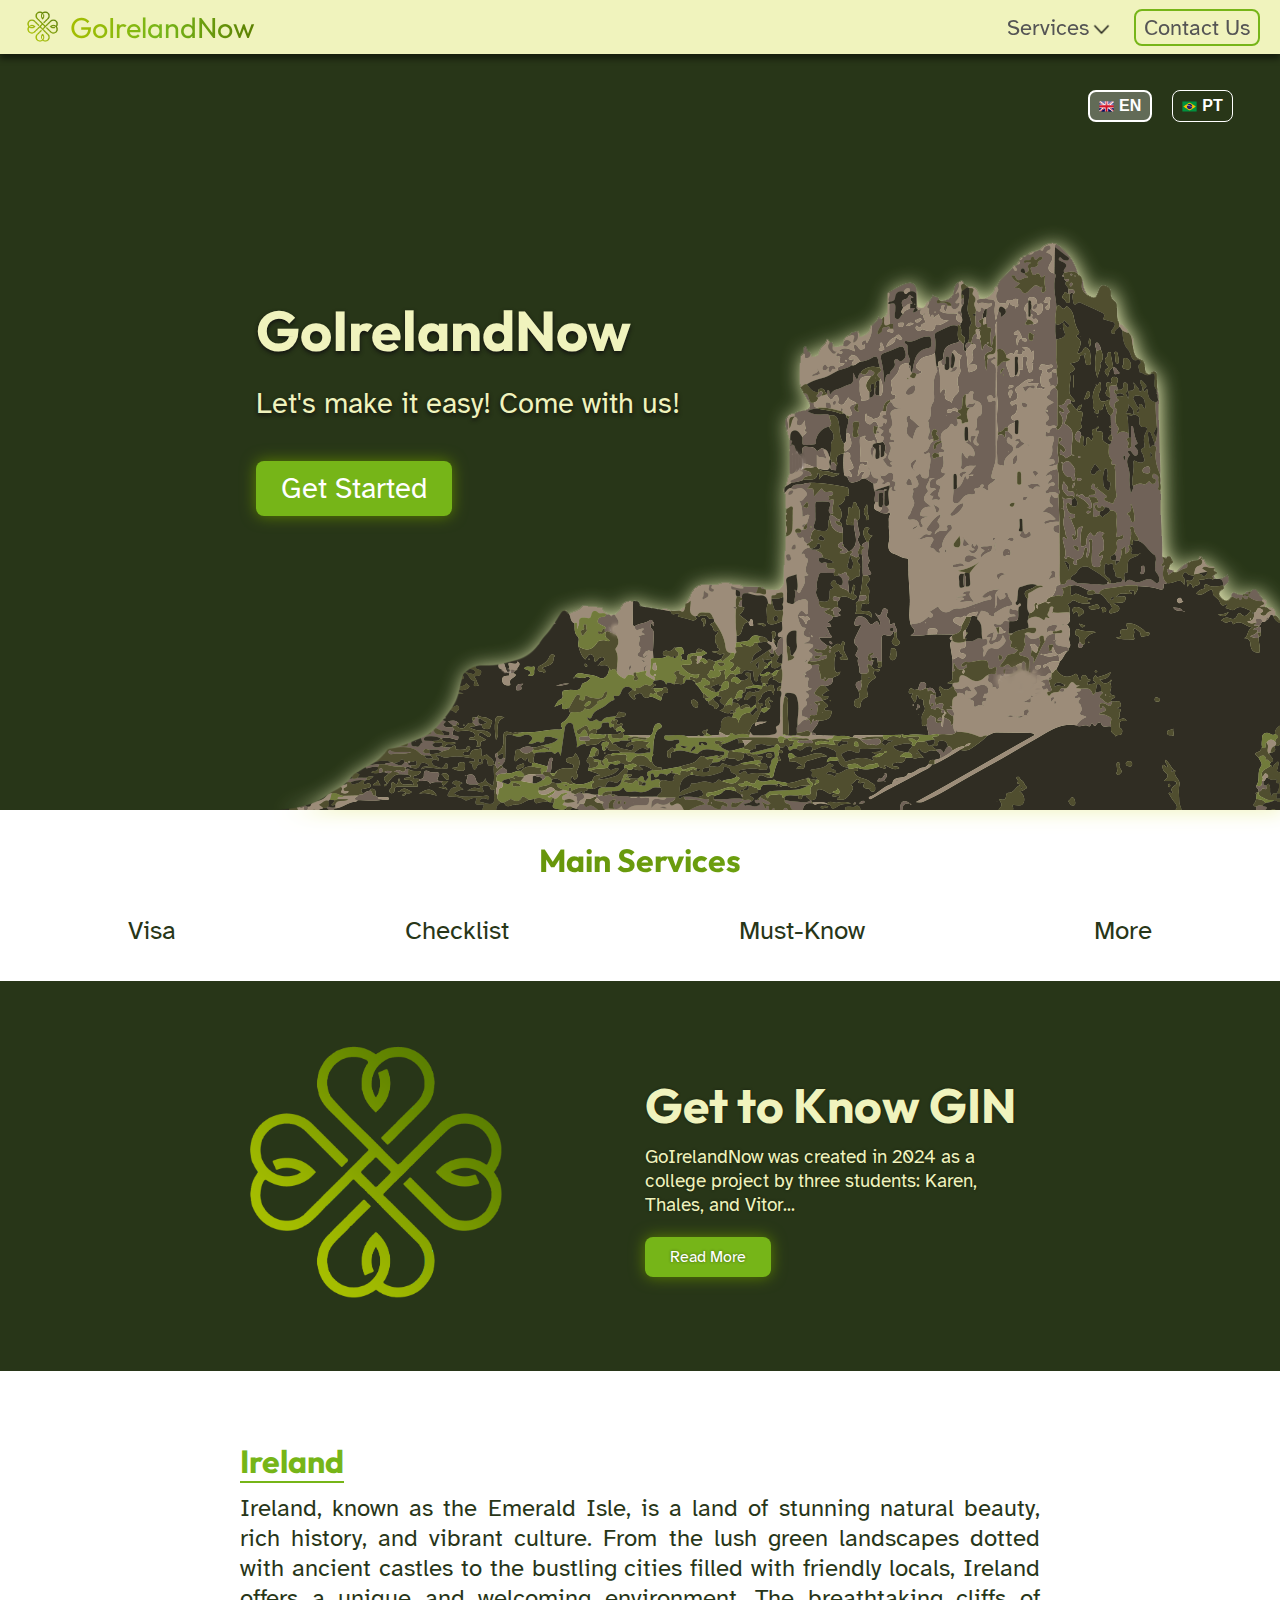
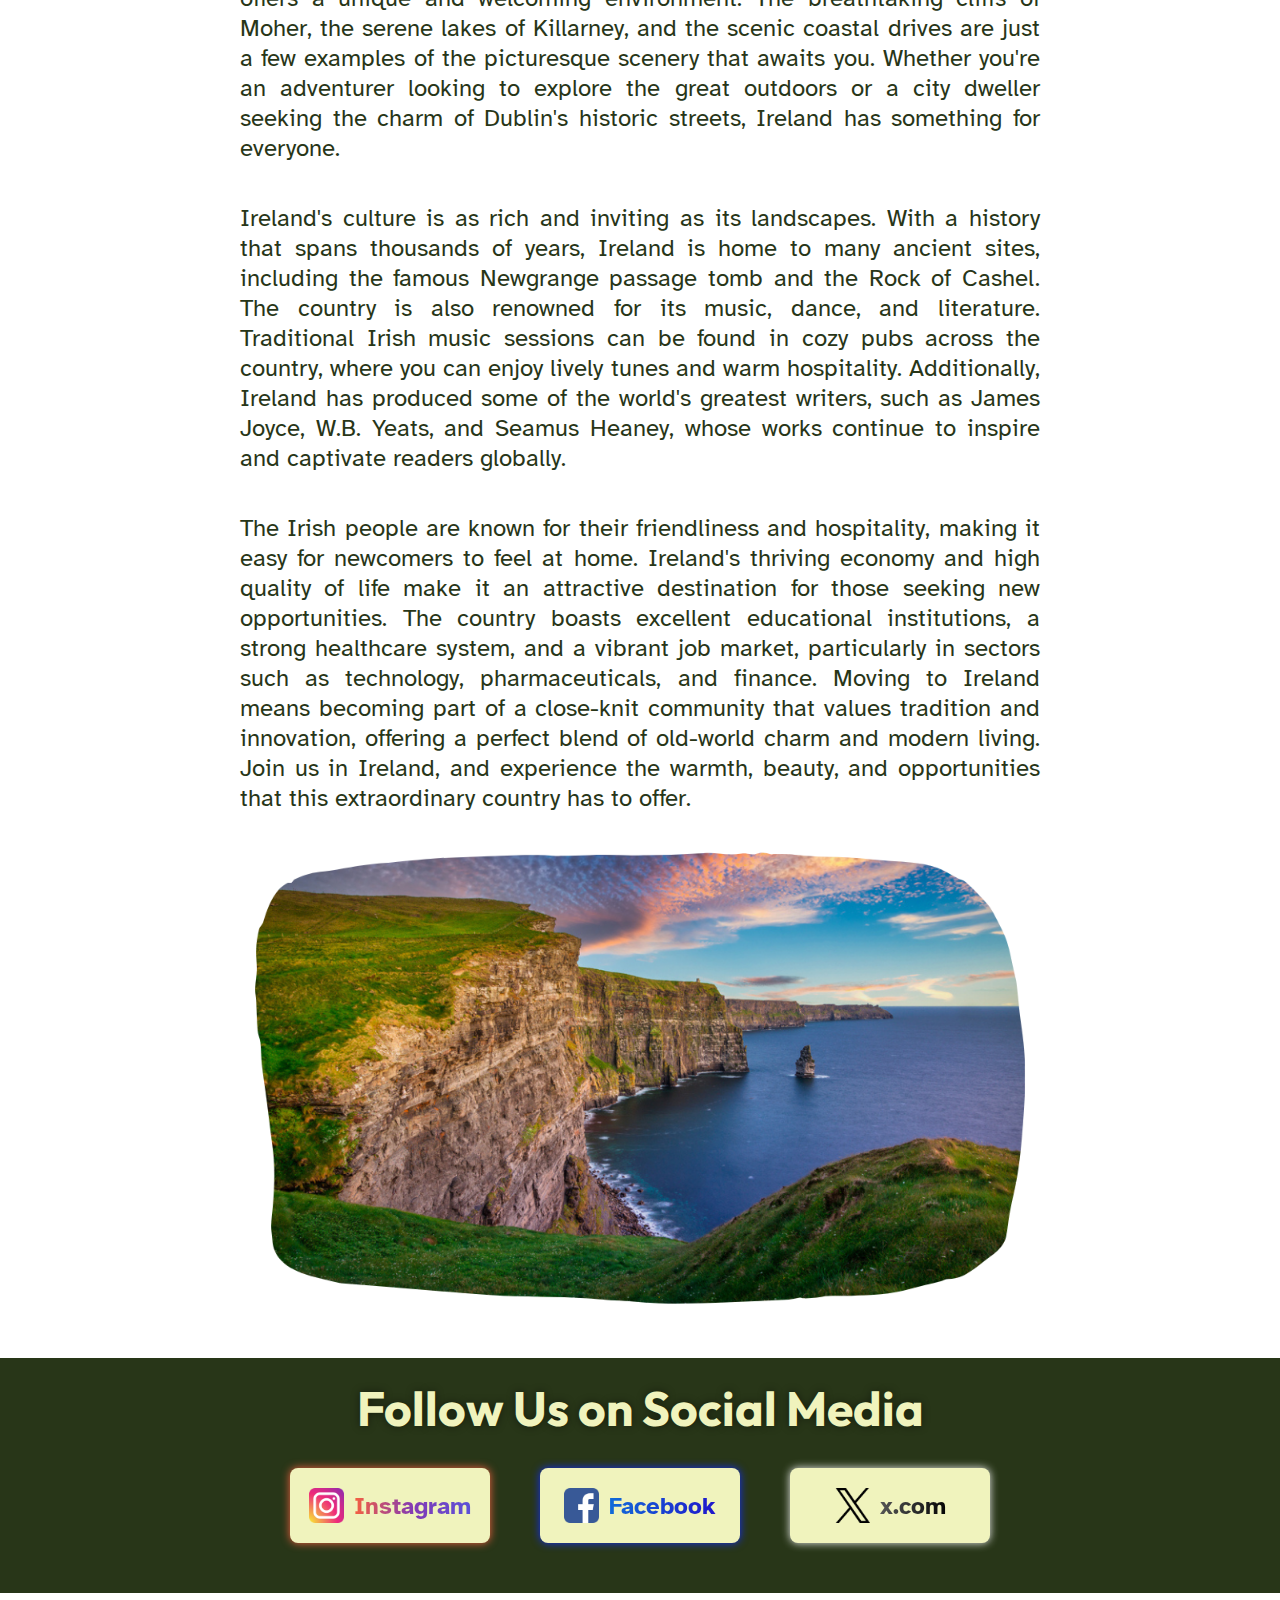
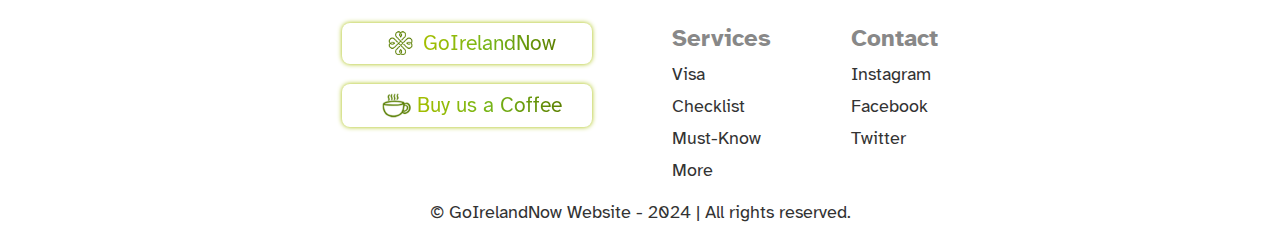
==== index.html @ c2423f84 "Merge branch 'main' of https://github.com/vitorlfreitas/go-ireland-now" ====
<!DOCTYPE html>
<html lang="en">

<head>
    <!-- Description of the Website -->
    <meta name="description" content="Main page of the website">
    <meta charset="UTF-8">
    <meta name="viewport" content="width=device-width, initial-scale=1.0">
    <!-- Title -->
    <title>GoIrelandNow</title>

    <!-- Imports -->
    <link rel="stylesheet" href="./styles/style.css">
    <link rel="stylesheet" href="./styles/index-style.css">
    <link rel="stylesheet" href="./styles/components/content.css">
    <link rel="shortcut icon" href="./assets/icons/logo-l.png" type="image/x-icon">

</head>

<body>
    <header class="header">
        <a class="header__logo" href="#">
            <img class="header__logo--icon" src="./assets/icons/logo-bg-transparent.png" alt="Logo of the WebSite">
            <p class="header__logo--website" lang="en">GoIrelandNow</p>
        </a>
        <div class="header__menu">
            <p class="header__menu__dropdown" data-pt="Serviços" data-en="Services">Services</p>
            <nav class="header__menu-nav__dropdown">
                <div class="nav-container">
                    <h2>About</h2>
                    <a href="./pages/about-us.html" data-pt="Sobre Criadores" data-en="About Creators">About
                        Creators</a>
                    <a href="./pages/about-project.html" data-en="About the Project" data-pt="Sobre o Projeto">About the
                        Project</a>
                </div>
                <div class="nav-container">
                    <h2>Services</h2>
                    <a href="./pages/visa.html" data-pt="Visto" data-en="Visa">Visa</a>
                    <a href="./pages/checklist.html" lang="en">Checklist</a>
                    <a href="./pages/must-know.html" lang="en">Must-Know</a>
                    <a href="./pages/more.html" data-pt="Mais" data-en="More">More</a>
                </div>
            </nav>
            <a class="header__menu--link" href="./pages/contact-us.html" data-pt="Entre em Contato"
                data-en="Contact Us">Contact Us</a>
        </div>

        <img src="./assets/icons/menu-burger.png" class="header__menu-mobile" alt="Menu"></>
        <div class="header__menu-mobile__overlay"></div>
        <div class="header__menu-mobile__dropdown">
            <img class="close-button" src="assets/icons/x-icon2.png">

            <h2 data-pt="Sobre" data-en="About">About</h2>
            <a href="./pages/about-us.html" data-pt="Sobre Nós" data-en="About Us">About Us</a>
            <a href="./pages/about-project.html" class="lastItem" data-pt="" data-en="">About Project</a>

            <h2 data-pt="Serviços" data-en="Services">Services</h2>
            <a href="./pages/visa.html" data-pt="Visto" data-en="Visa">Visa</a>
            <a href="./pages/checklist.html" lang="en">Checklist</a>
            <a href="./pages/must-know.html" lang="en">Must-know</a>
            <a href="./pages/more.html" class="lastItem" data-pt="Saiba Mais" data-en="More">More</a>
            <a href="./pages/contact-us.html" class="header__menu--link" data-pt="Entre em Contato"
                data-en="Contact Us">Contact Us</a>

        </div>
    </header>
    <div class="translate">
        <div class="translate-button__container">
            <button id="en" class="translate--buttons button-active">
                <img src="./assets/icons/uk-flag.png" alt="United Kingdom Flag">
                <p>EN</p>
            </button>
            <button id="pt" class="translate--buttons ">
                <img src="./assets/icons/brazil-flag.png" alt="Brazilian Flag">
                <p>PT</p>
            </button>
        </div>
    </div>
    <main class="main">

        <section class="page-header">

            <h1 class="page-header__heading heading" lang="en">GoIrelandNow</h1>
            <p class="page-header__desc" data-pt="Vamos Juntos Nessa Nova Jornada!"
                data-en="Let's make it easy! Come with us!">Let's make it easy! Come with us!</p>
            <a class="page-header__link button" href="#" data-pt="Partiu" data-en="Get Started">Get Started</a>

            <div class="form-container">
                <div class="overlay"></div>
                <!-- The form -->
                <form class="form-popup" id="myForm">

                    <img class="form-close-icon" src="./assets/icons/x-icon2.png">
                    <h2 class="form-heading" lang="en">GoIrelandNow</h2>

                    <label for="fname" data-pt="Primeiro Nome:" data-en="First Name:">First Name:</label>
                    <input type="text" placeholder="Enter your name" name="fname" required>

                    <label for="sname" data-pt="Sobrenome" data-en="Surname">Surname:</label>
                    <input type="text" placeholder="Enter your surname" name="sname" required>

                    <label for="email">Email:</label>
                    <input type="email" placeholder="Enter your email" name="email"
                        pattern="^[a-zA-Z0-9._%+-]+@[a-zA-Z0-9.-]$" required>

                    <label for="objective" data-pt="Objetivo:" data-en="Objective:">Objective:</label>
                    <textarea name="objective" id="objective" rows="5"
                        placeholder="Briefly explain what you are looking for"></textarea>

                    <button class="form-button" type="submit" data-pt="Enviar" data-en="Submit">Submit</button>

                </form>
            </div>
            <div class="confirmation-popup" data-pt="Enviado com Sucesso" data-en="Sent Successfully">Sent Successfully
            </div>

        </section>
        <section class="main-services">
            <h2 class="main-services__heading heading" data-pt="Serviços Principais" data-en="Main Services">Main
                Services</h2>
            <ul class="main-services__list">
                <li class="main-services__item">
                    <a href="./pages/visa.html" class="main-services__item--link" data-pt="Vistos"
                        data-en="Visa">Visa</a>
                </li>
                <li class="main-services__item">
                    <a href="./pages/checklist.html" class="main-services__item--link" lang="en">Checklist</a>
                </li>
                <li class="main-services__item">
                    <a href="./pages/must-know.html" class="main-services__item--link" lang="en">Must-Know</a>
                </li>
                <li class="main-services__item">
                    <a href="./pages/more.html" class="main-services__item--link" data-pt="Mais" data-en="More">More</a>
                </li>
            </ul>
        </section>
        <section class="intro">
            <div class="intro__img">
                <!-- Image Size: 520x350 -->
                <img src="./assets/icons/logo-bg-transparent.png" alt="Image of the logo">
            </div>
            <div class="intro__container">
                <h2 class="intro__heading" data-pt="Saiba Mais Sobre GIN" data-en="Get to Know GIN">Get to Know GIN</h2>
                <p class="intro__desc" data-pt="A GoIrelandNow foi criada em 2024 como um projeto universitário por três estudantes: Karen,
                Thales e Vitor..." data-en="GoIrelandNow was created in 2024 as a college project by three students: Karen,
                Thales, and Vitor...">GoIrelandNow was created in 2024 as a college project by three students: Karen,
                    Thales, and Vitor...
                </p>
                <a class="intro__link button" href="./pages/about-project.html" data-pt="Saiba Mais"
                    data-en="Read More">Read More</a>
            </div>
        </section>
        <section class="content">
            <h2 class="content__heading heading" data-pt="Irlanda" data-en="Ireland">Ireland</h2>
            <p class="content__desc"
                data-pt="A Irlanda, conhecida como a Ilha Esmeralda, é uma terra de beleza natural deslumbrante, história rica e cultura vibrante. Desde as paisagens verdejantes pontilhadas de castelos antigos até às cidades movimentadas repletas de habitantes simpáticos, a Irlanda oferece um ambiente único e acolhedor. As deslumbrantes
            As deslumbrantes falésias de Moher, os serenos lagos de Killarney e as paisagens costeiras são apenas alguns exemplos do cenário pitoresco que o espera. Quer seja um aventureiro à procura de explorar o grande
            ao ar livre ou um citadino que procura o encanto das ruas históricas de Dublin, a Irlanda tem algo para todos."
                data-en="Ireland, known as the Emerald Isle, is a land of stunning natural beauty, rich history, and vibrant culture. From the lush green landscapes dotted with ancient castles to the bustling cities filled with friendly locals, Ireland offers a unique and welcoming environment. The breathtaking
            cliffs of Moher, the serene lakes of Killarney, and the scenic coastal drives are just a few examples of the picturesque scenery that awaits you. Whether you're an adventurer looking to explore the great
            outdoors or a city dweller seeking the charm of Dublin's historic streets, Ireland has something for everyone.">
                Ireland, known as the Emerald Isle, is a land of stunning natural beauty, rich history, and vibrant
                culture. From the lush green landscapes dotted with ancient castles to the bustling cities filled with
                friendly locals, Ireland offers a unique and welcoming environment. The breathtaking
                cliffs of Moher, the serene lakes of Killarney, and the scenic coastal drives are just a few examples of
                the picturesque scenery that awaits you. Whether you're an adventurer looking to explore the great
                outdoors or a city dweller seeking the charm of Dublin's historic streets, Ireland has something for
                everyone.</p><br>

            <p class="content__desc" data-pt="A cultura da Irlanda é tão rica e convidativa como as suas paisagens. Com uma história que se estende por milhares de anos, a Irlanda é o lar de muitos sítios antigos, incluindo a famosa passagem de Newgrange
            túmulo de Newgrange e o Rochedo de Cashel. O país é também conhecido pela sua música, dança e literatura. As sessões de música tradicional irlandesa podem ser encontradas em pubs acolhedores por todo o país, onde pode desfrutar de
            onde pode desfrutar de melodias animadas e de uma hospitalidade calorosa. Além disso, a Irlanda produziu alguns dos maiores escritores do mundo, como James Joyce, W.B. Yeats e Seamus Heaney, cujas obras continuam a inspirar e
            continuam a inspirar e cativar os leitores de todo o mundo." data-en="Ireland's culture is as rich and inviting as its landscapes. With a history that spans thousands of years, Ireland is home to many ancient sites, including the famous Newgrange passage
            tomb and the Rock of Cashel. The country is also renowned for its music, dance, and literature. Traditional Irish music sessions can be found in cozy pubs across the country, where you can enjoy
            lively tunes and warm hospitality. Additionally, Ireland has produced some of the world's greatest writers, such as James Joyce, W.B. Yeats, and Seamus Heaney, whose works continue to inspire and
            captivate readers globally.">
                Ireland's culture is as rich and inviting as its landscapes. With a history that spans thousands of
                years, Ireland is home to many ancient sites, including the famous Newgrange passage
                tomb and the Rock of Cashel. The country is also renowned for its music, dance, and literature.
                Traditional Irish music sessions can be found in cozy pubs across the country, where you can enjoy
                lively tunes and warm hospitality. Additionally, Ireland has produced some of the world's greatest
                writers, such as James Joyce, W.B. Yeats, and Seamus Heaney, whose works continue to inspire and
                captivate readers globally.</p><br>

            <p class="content__desc"
                data-pt="Os irlandeses são conhecidos pela sua simpatia e hospitalidade, o que faz com que os recém-chegados se sintam facilmente em casa. A economia próspera e a elevada qualidade de vida da Irlanda tornam-na um destino atrativo
            destino atrativo para quem procura novas oportunidades. O país possui excelentes instituições de ensino, um forte sistema de saúde e um mercado de trabalho vibrante, especialmente em sectores como a tecnologia, a indústria farmacêutica e as finanças. Mudar-se para a Irlanda significa tornar-se parte de uma comunidade muito unida que valoriza a tradição e a inovação, oferecendo uma mistura perfeita entre o charme do velho mundo e a vida moderna. Junte-se a nós
            na Irlanda e experimente o calor, a beleza e as oportunidades que este país extraordinário tem para oferecer."
                data-en="The Irish people are known for their friendliness and hospitality, making it easy for newcomers to feel at home. Ireland's thriving economy and high quality of life make it an attractive
            destination for those seeking new opportunities. The country boasts excellent educational institutions, a strong healthcare system, and a vibrant job market, particularly in sectors such as technology, pharmaceuticals, and finance. Moving to Ireland means becoming part of a close-knit community that values tradition and innovation, offering a perfect blend of old-world charm and modern living. Join us
            in Ireland, and experience the warmth, beauty, and opportunities that this extraordinary country has to offer.">
                The Irish people are known for their friendliness and hospitality, making it easy for newcomers to feel
                at home. Ireland's thriving economy and high quality of life make it an attractive
                destination for those seeking new opportunities. The country boasts excellent educational institutions,
                a strong healthcare system, and a vibrant job market, particularly in sectors such as technology,
                pharmaceuticals, and finance. Moving to Ireland means becoming part of a close-knit community that
                values tradition and innovation, offering a perfect blend of old-world charm and modern living. Join us
                in Ireland, and experience the warmth, beauty, and opportunities that this extraordinary country has to
                offer.</p>

            <div class="content__img__about-ireland">
                <img src="./assets/images/cliffs.png" alt="Image of the cliffs of moher">
            </div>
        </section>
        <aside class="social-media">
            <h2 class="social-media__heading heading" data-pt="Siga Nossas Redes Sociais"
                data-en="Follow Us on Social Media">Follow Us on Social Media</h2>
            <div class="social-media__container">
                <a class="social-media__card instagram-card" href="https://www.instagram.com/" target="_blank">
                    <img src="./assets/icons/instagram-icon.png" alt="Logo of the Instagram">
                    <p class="instagram-text">Instagram</p>
                </a>
                <a class="social-media__card facebook-card" href="https://www.facebook.com/" target="_blank">
                    <img src="./assets/icons/facebook-icon.png" alt="Logo of the Facebook">
                    <p class="facebook-text">Facebook</p>
                </a>
                <a class="social-media__card twitter-card" href="https://x.com/" target="_blank">
                    <img src="./assets/icons/x-twitter.png" alt="Logo of the X">
                    <p class="twitter-text">x.com</p>
                </a>
            </div>
        </aside>
    </main>
    <footer class="footer">
        <div class="footer__container">
            <div class="footer__logo">
                <a href="#" class="footer__logo__container">
                    <img class="footer__logo--icon" src="./assets/icons/logo-l2.png" alt="Logo of the WebSite">
                    <p class="footer__logo--website">GoIrelandNow</p>
                </a>
                <a href="https://buymeacoffee.com/" target="_blank" class="footer__logo__container">
                    <img class="footer__logo--icon" src="./assets/icons/coffee.png" alt="Buy us a coffee">
                    <p class="footer__logo--website" data-pt="Colabore" data-en="Buy us a Coffee">Buy us a Coffee</p>
                </a>
            </div>
            <div class="footer__services">
                <h2 class="footer__services__heading" data-pt="" data-en="">Services</h2>
                <a href="./pages/visa.html" class="footer__services__link" data-pt="Visto" data-en="Visa">Visa</a>
                <a href="./pages/checklist.html" class="footer__services__link">Checklist</a>
                <a href="./pages/must-know.html" class="footer__services__link">Must-Know</a>
                <a href="./pages/more.html" class="footer__services__link" data-pt="Mais" data-en="More">More</a>

            </div>
            <div class="footer__contact">
                <h2 class="footer__contact__heading" data-pt="" data-en="">Contact</h2>
                <a href="https://www.instagram.com/" target="_blank" class="footer__contact__link">Instagram</a>
                <a href="https://www.facebook.com/" target="_blank" class="footer__contact__link">Facebook</a>
                <a href="https://x.com/" target="_blank" class="footer__contact__link">Twitter</a>
            </div>
        </div>
        <p class="footer-copyright" data-pt="&copy; GoIrelandNow Website - 2024 | Todos os direitos reservados."
            data-en="&copy; GoIrelandNow Website - 2024 | All rights reserved.">&copy; GoIrelandNow Website - 2024 | All
            rights reserved.</p>
    </footer>

    <script src="./src/header-menu-dropdown.js"></script>
    <script src="./src/get-started.js"></script>
    <script src="./src/translate.js"></script>

</body>

</html>
---- styles/style.css ----
@charset 'UTF-8';

/* Importing files */
@import './abstract/reset.css';
@import './abstract/variables.css';

/* Components */
@import './utils/button.css';
@import './utils/heading.css';
@import './components/translate-buttons.css';

/* Importing Components */
@import './components/header.css';
@import './components/footer.css';
---- styles/index-style.css ----
@import './components/page-header.css';
@import './components/main-services.css';
@import './components/intro.css';
@import './components/about-ireland.css';
@import './components/social-media.css';
---- styles/components/content.css ----
/* Importing Components */
@import './social-media.css';
@import '../abstract/variables.css';

.intro-pages {
    background-color: var(--bg-intro-section);
    width: 100vw;
    height: 350px;
    display: flex;
    justify-content: center;
    align-items: center;
    color: var(--cream);
}
.intro-pages__heading {
    font-size: 10rem;
    font-family: "Outfit", sans-serif;
    font-optical-sizing: auto;
    font-weight: 500;
    font-style: normal;
}
.content {
    background-color: var(--white);
    color: var(--font-color);
    max-width:800px;
    margin: auto;
    padding: 40px 0;
}
.content__heading {
    color: var(--apple-green);
    font-size: 2rem;
    width: fit-content;
    border-bottom: 2px solid var(--apple-green);
    margin-top: 30px;
}
.content__desc {
    font-size: 1.5rem;
    margin-top: 10px;
    margin-bottom: 10px;
    text-align: justify;
}
.content__desc__small {
    font-size: 3rem;
    margin-top: 10px;
    text-align: justify;
}
.content__desc-list{
    font-size: 1.2rem;
    padding-left: 40px;
    margin-top: 10px;
    margin-bottom: 10px;
    list-style-image: url('data:image/svg+xml,<svg xmlns="http://www.w3.org/2000/svg" viewBox="0 0 24 24" fill="%235C8001"><path d="M9 19c-.26 0-.51-.1-.71-.29l-6-6A.996.996 0 1 1 3.7 11.3l5.29 5.29L20.28 5.3a.996.996 0 1 1 1.41 1.41l-12 12c-.2.2-.45.29-.71.29Z"></path></svg>'); /*source: svgbackgrounds.com*/
}
.content__desc-list li::marker {
    font-size: 2rem;
    line-height:  .1rem; 
}
.content__img__about-us img {
    display: block;
    width: 100%;
}
.content__img__about-project img,
.content__img__about-ireland img,
.more__img {
    display: block;
    width: 100%;
    height: 100%;
    margin-top: 25px;
}
.photo {
    border-radius: 8px;
    width: 100%;
    display: block;
    margin: 20px auto;
    width: auto;
    box-shadow: 0 0 7px var(--black-shadow);
}
.content--link {
    font-size: 1.6rem;
    font-weight: bold;
    color: var(--font-color);
    position: relative;
    z-index: 10px; 
}
.content--link::after {
    content: '';
    position: absolute;
    width: 100%;
    height: 2px;
    background-color: var(--lime);
    top: 100%;
    left: 0;
    transform: scaleX(0);
    transform-origin: right;
    transition: transform 250ms ease-out;
}
.content--link:hover::after {
    transform: scaleX(1);
    transform-origin: left;
}

@media all and (max-width: 900px) {

    .content {
        padding: 30px 10px;
    }
    .content__heading {
        margin-top: 15px;
    }
    .content__desc, .content__desc-list {
        font-size: 1.125rem;

    }
    .intro-pages {
        padding: 15px 0;

    }
    .intro-pages__heading {
        font-size: 4rem;
    }
    
}
@media all and (max-width: 600px) {

    .content {
        padding: 10px 15px;
    }
    .content__heading {
        font-size: 1.75rem;
        margin-top: 5px;
    }
    .content__desc, .content__desc-list {
        font-size: .925rem;

    }
    .intro-pages {
        flex-direction: column;
        gap: 0px;
    
    }
    .intro-pages__heading {
        font-size: 4rem;

    }
    
    .content__img{
        display: block;
        width: 100%;
        margin-top: 25px;

    }

    .photo{
        display: block;
        width: 100%;
        margin-top: 25px;
    }
    
}
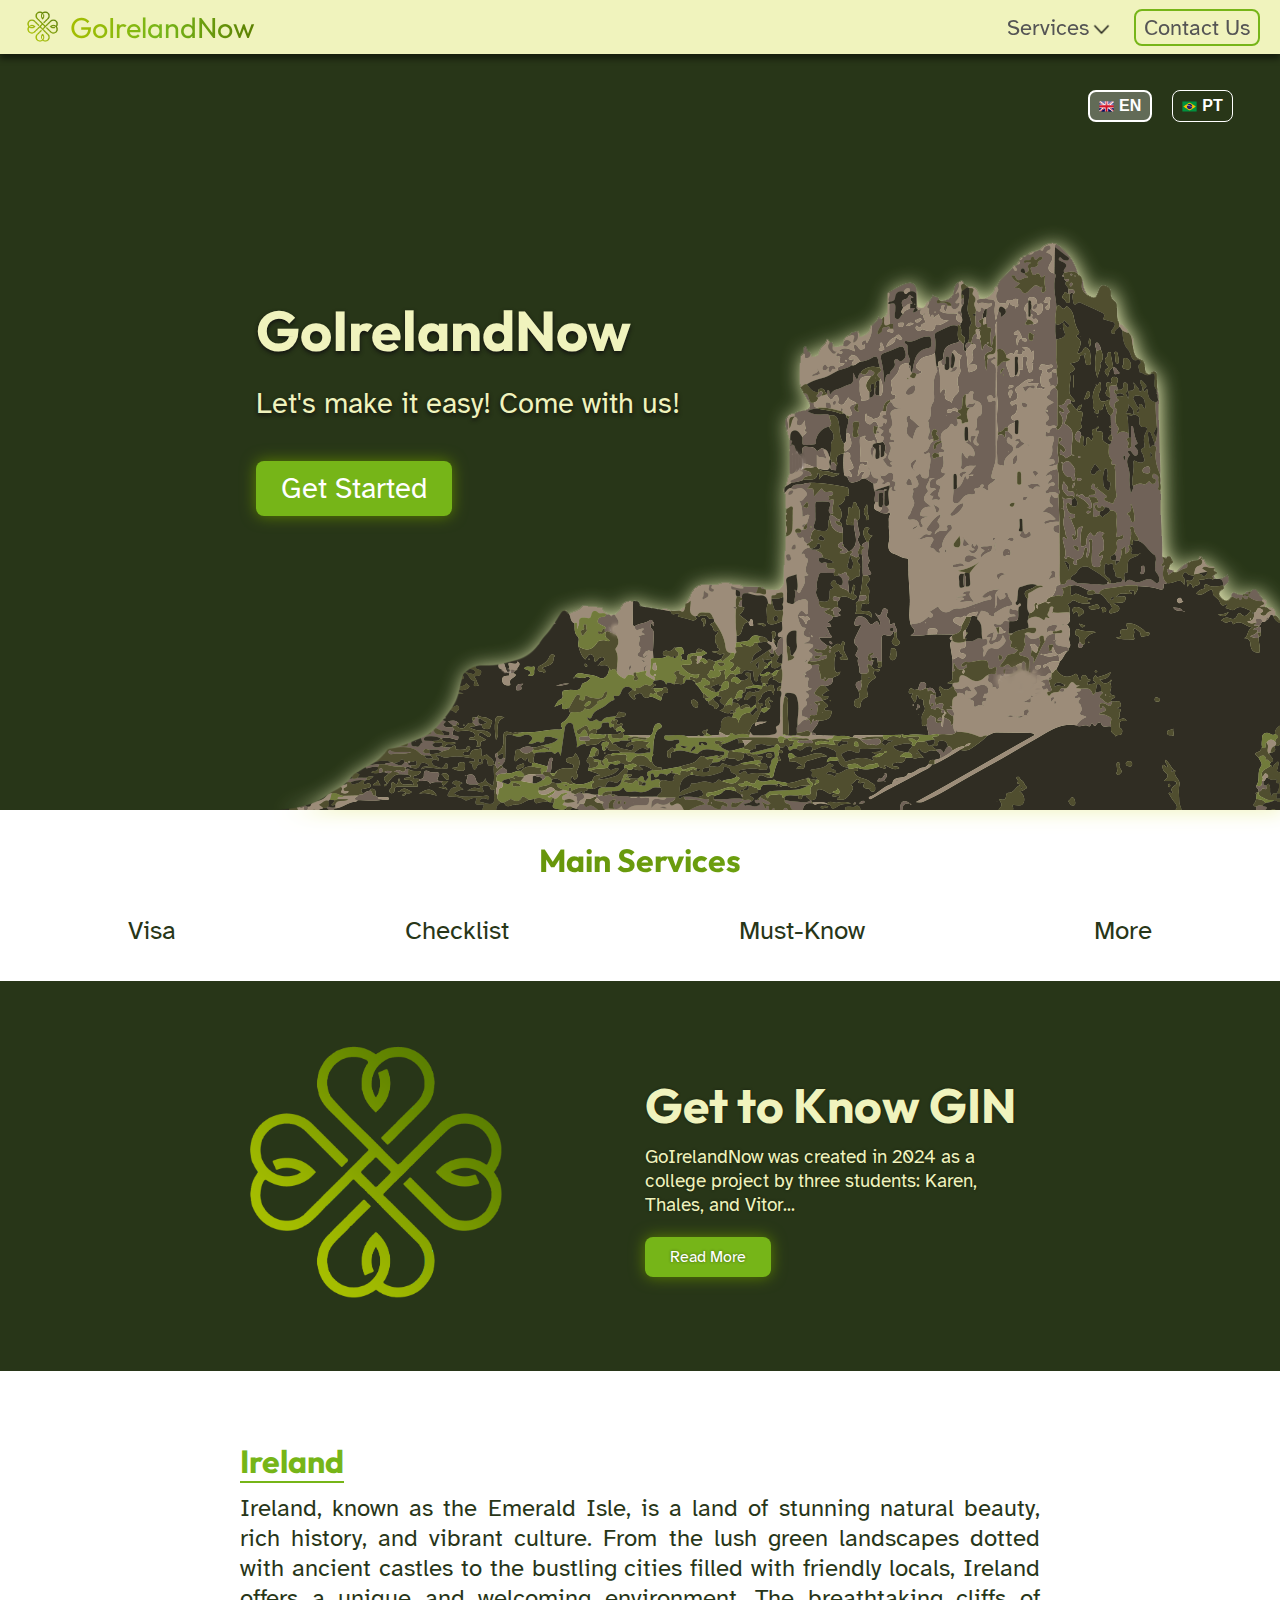
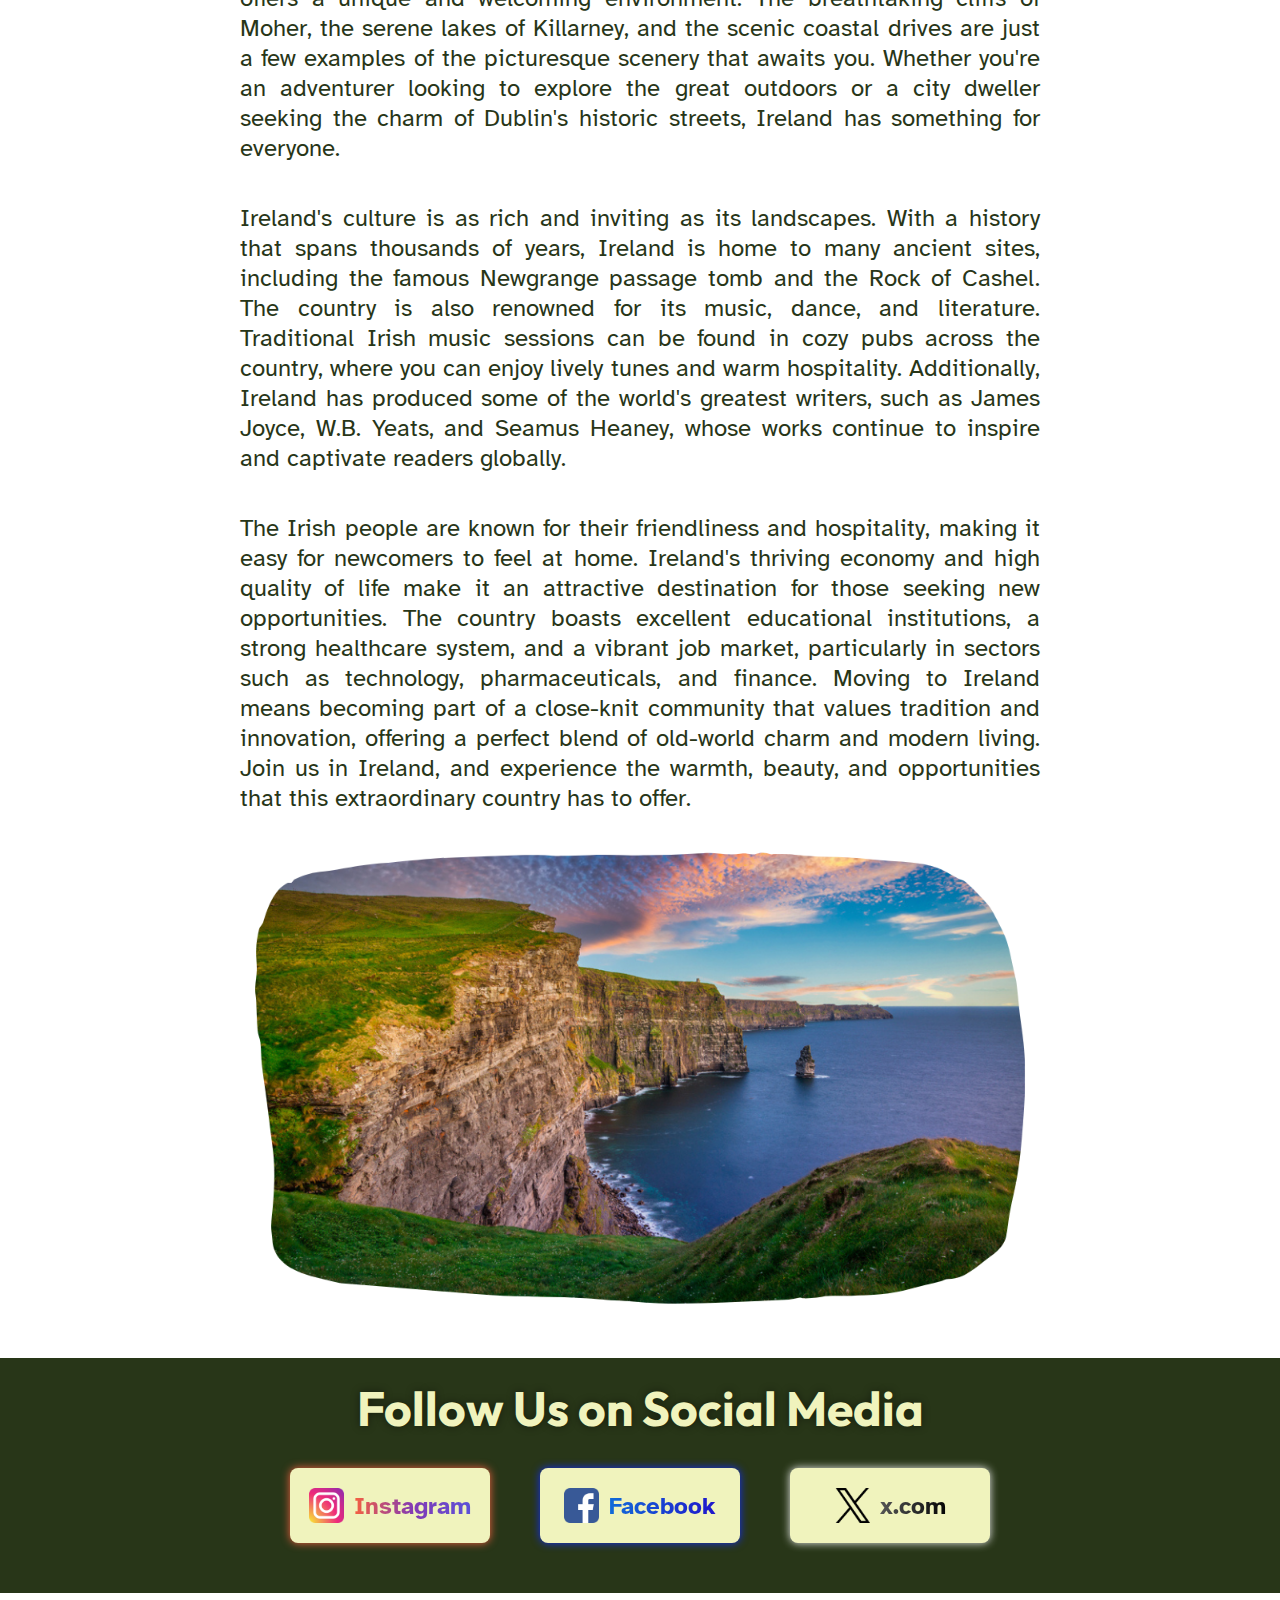
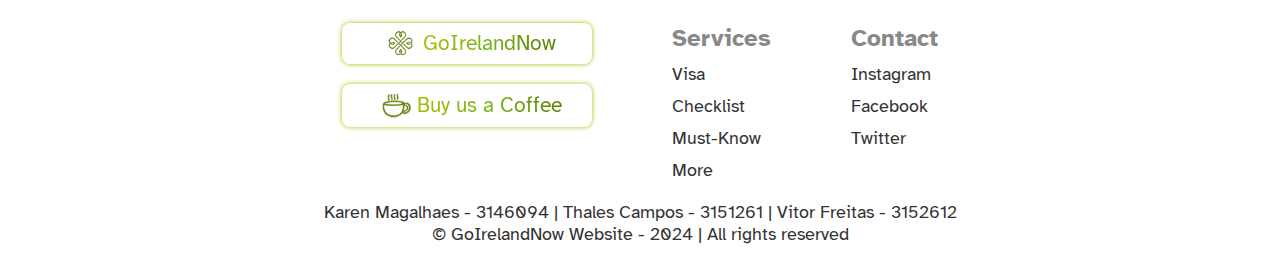
==== commit ddc8d995: "adds all the translated content" ====
--- a/index.html
+++ b/index.html
@@ -19,8 +19,8 @@
 
 <body>
     <header class="header">
-        <a class="header__logo" href="#">
-            <img class="header__logo--icon" src="./assets/icons/logo-bg-transparent.png" alt="Logo of the WebSite">
+        <a class="header__logo" href="../index.html">
+            <img class="header__logo--icon" src="../assets/icons/logo-bg-transparent.png" alt="Logo of the WebSite">
             <p class="header__logo--website" lang="en">GoIrelandNow</p>
         </a>
         <div class="header__menu">
@@ -28,38 +28,37 @@
             <nav class="header__menu-nav__dropdown">
                 <div class="nav-container">
                     <h2>About</h2>
-                    <a href="./pages/about-us.html" data-pt="Sobre Criadores" data-en="About Creators">About
+                    <a href="../pages/about-us.html" data-pt="Sobre Criadores" data-en="About Creators">About
                         Creators</a>
-                    <a href="./pages/about-project.html" data-en="About the Project" data-pt="Sobre o Projeto">About the
-                        Project</a>
+                    <a href="../pages/about-project.html" data-en="About the Project" data-pt="Sobre o Projeto">About the Project</a>
                 </div>
                 <div class="nav-container">
                     <h2>Services</h2>
-                    <a href="./pages/visa.html" data-pt="Visto" data-en="Visa">Visa</a>
-                    <a href="./pages/checklist.html" lang="en">Checklist</a>
-                    <a href="./pages/must-know.html" lang="en">Must-Know</a>
-                    <a href="./pages/more.html" data-pt="Mais" data-en="More">More</a>
+                    <a href="../pages/visa.html" data-pt="Visto" data-en="Visa">Visa</a>
+                    <a href="../pages/checklist.html" lang="en">Checklist</a>
+                    <a href="../pages/must-know.html" lang="en">Must-Know</a>
+                    <a href="../pages/more.html" data-pt="Mais" data-en="More">More</a>
                 </div>
             </nav>
-            <a class="header__menu--link" href="./pages/contact-us.html" data-pt="Entre em Contato"
+            <a class="header__menu--link" href="../pages/contact-us.html" data-pt="Entre em Contato"
                 data-en="Contact Us">Contact Us</a>
         </div>
 
-        <img src="./assets/icons/menu-burger.png" class="header__menu-mobile" alt="Menu"></>
+        <img src="../assets/icons/menu-burger.png" class="header__menu-mobile" alt="Menu"></>
         <div class="header__menu-mobile__overlay"></div>
         <div class="header__menu-mobile__dropdown">
-            <img class="close-button" src="assets/icons/x-icon2.png">
+            <img class="close-button" src="../assets/icons/x-icon2.png">
 
             <h2 data-pt="Sobre" data-en="About">About</h2>
-            <a href="./pages/about-us.html" data-pt="Sobre Nós" data-en="About Us">About Us</a>
-            <a href="./pages/about-project.html" class="lastItem" data-pt="" data-en="">About Project</a>
+            <a href="../pages/about-us.html" data-pt="Sobre Nós" data-en="About Us">About Us</a>
+            <a href="../pages/about-project.html" class="lastItem" data-pt="Sobre Projeto" data-en="About Project">About Project</a>
 
             <h2 data-pt="Serviços" data-en="Services">Services</h2>
-            <a href="./pages/visa.html" data-pt="Visto" data-en="Visa">Visa</a>
-            <a href="./pages/checklist.html" lang="en">Checklist</a>
-            <a href="./pages/must-know.html" lang="en">Must-know</a>
-            <a href="./pages/more.html" class="lastItem" data-pt="Saiba Mais" data-en="More">More</a>
-            <a href="./pages/contact-us.html" class="header__menu--link" data-pt="Entre em Contato"
+            <a href="../pages/visa.html" data-pt="Visto" data-en="Visa">Visa</a>
+            <a href="../pages/checklist.html" lang="en">Checklist</a>
+            <a href="../pages/must-know.html" lang="en">Must-know</a>
+            <a href="../pages/more.html" class="lastItem" data-pt="Saiba Mais" data-en="More">More</a>
+            <a href="../pages/contact-us.html" class="header__menu--link" data-pt="Entre em Contato"
                 data-en="Contact Us">Contact Us</a>
 
         </div>
@@ -248,9 +247,11 @@
                 <a href="https://x.com/" target="_blank" class="footer__contact__link">Twitter</a>
             </div>
         </div>
+        <p class="footer-copyright margin-top-20">Karen Magalhaes - 3146094 | Thales Campos - 3151261 | Vitor Freitas - 3152612</p>
         <p class="footer-copyright" data-pt="&copy; GoIrelandNow Website - 2024 | Todos os direitos reservados."
             data-en="&copy; GoIrelandNow Website - 2024 | All rights reserved.">&copy; GoIrelandNow Website - 2024 | All
-            rights reserved.</p>
+            rights reserved</p>
+            
     </footer>
 
     <script src="./src/header-menu-dropdown.js"></script>
--- a/styles/components/content.css
+++ b/styles/components/content.css
@@ -5,11 +5,14 @@
 .intro-pages {
     background-color: var(--bg-intro-section);
     width: 100vw;
-    height: 350px;
+    height: 320px;
     display: flex;
     justify-content: center;
-    align-items: center;
+    align-items: flex-end;
     color: var(--cream);
+}
+.intro-pages__container {
+    margin: auto;
 }
 .intro-pages__heading {
     font-size: 10rem;
@@ -17,6 +20,7 @@
     font-optical-sizing: auto;
     font-weight: 500;
     font-style: normal;
+    text-shadow: 0 0 5px black;
 }
 .content {
     background-color: var(--white);
@@ -98,6 +102,41 @@
     transform-origin: left;
 }
 
+/* About-us modification */
+.about-us__content {
+    padding-top: 0;
+    max-width: 650px;
+}
+/* Large Screens in vertical mode */
+@media all and (max-width: 1100px)  and (min-height: 1400px) {
+    .intro-pages {
+        height: 250px;
+        padding: 15px 0;
+
+    }
+    .intro-pages__heading {
+        font-size: 8rem;
+    }
+}
+
+/* Ipads and Large Screens */
+@media all and (max-width: 1100px)  and (min-height: 1000px) and (max-height: 1400px) {
+    .intro-pages__heading {
+        font-size: 8rem;
+    }
+}
+
+@media all and (max-width: 1100px)  and (max-height: 800px) {
+
+    .intro-pages {
+        height: 250px;
+    }
+    .intro-pages__container {
+        position: relative;
+        top: 40px;
+    }
+}
+
 @media all and (max-width: 900px) {
 
     .content {
@@ -115,7 +154,7 @@
 
     }
     .intro-pages__heading {
-        font-size: 4rem;
+        font-size: 6rem;
     }
     
 }
@@ -135,10 +174,13 @@
     .intro-pages {
         flex-direction: column;
         gap: 0px;
-    
-    }
-    .intro-pages__heading {
-        font-size: 4rem;
+        padding: 100px 0 10px 0px;
+        height: fit-content;
+    
+    }
+    .intro-pages__heading {
+        font-size: 3rem;
+        text-align: center;
 
     }
     
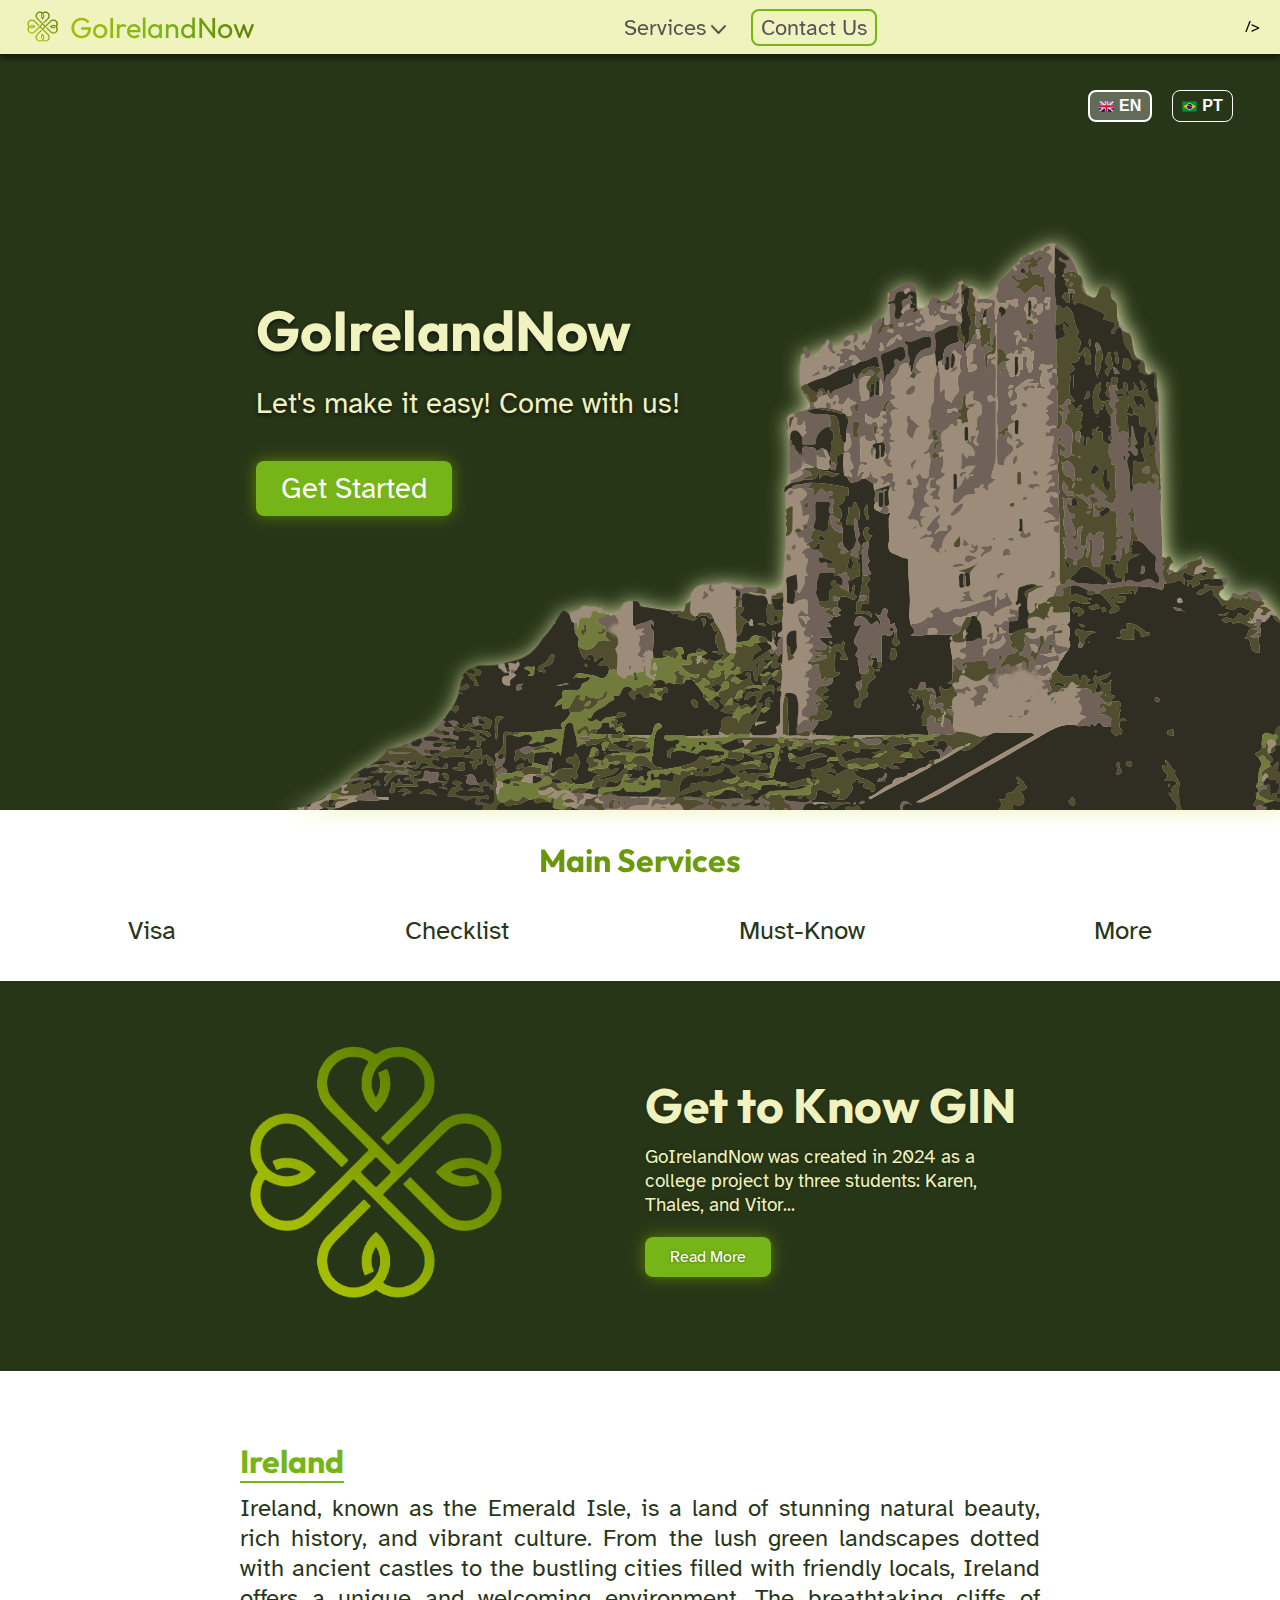
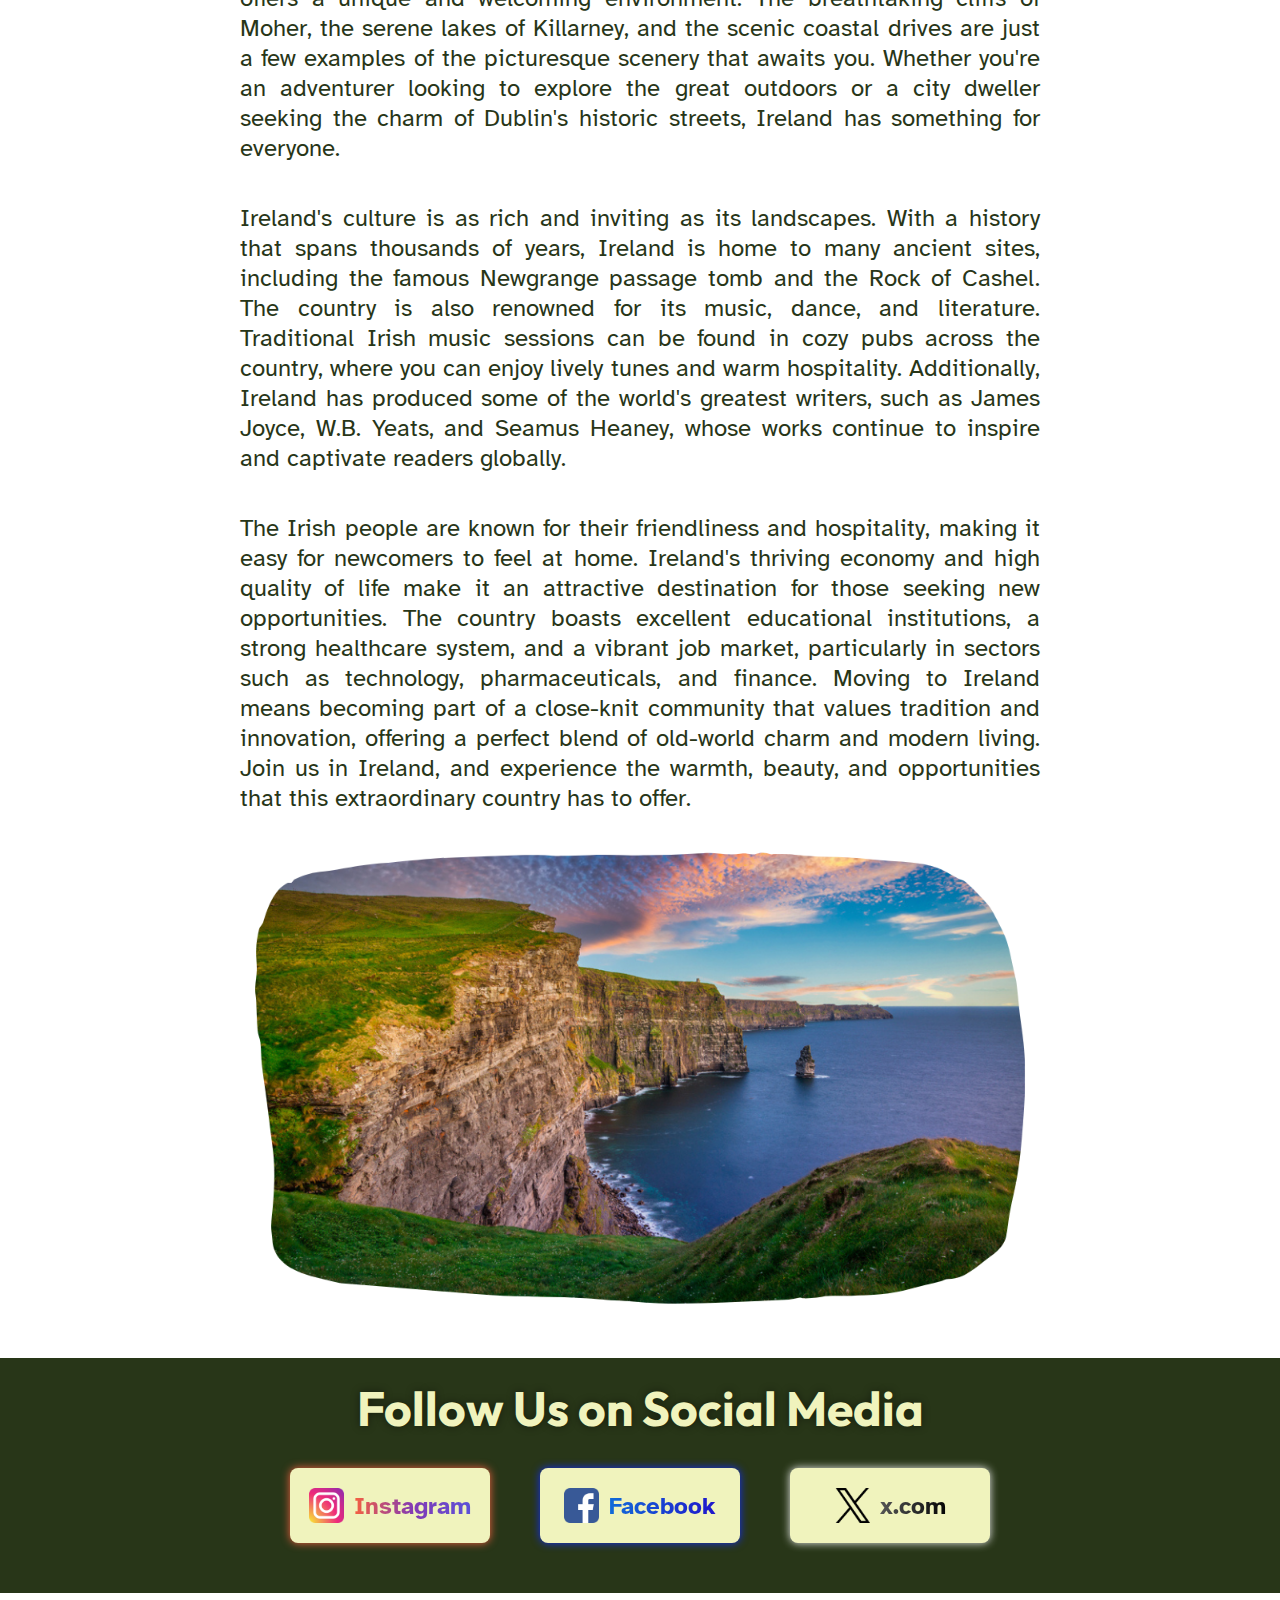
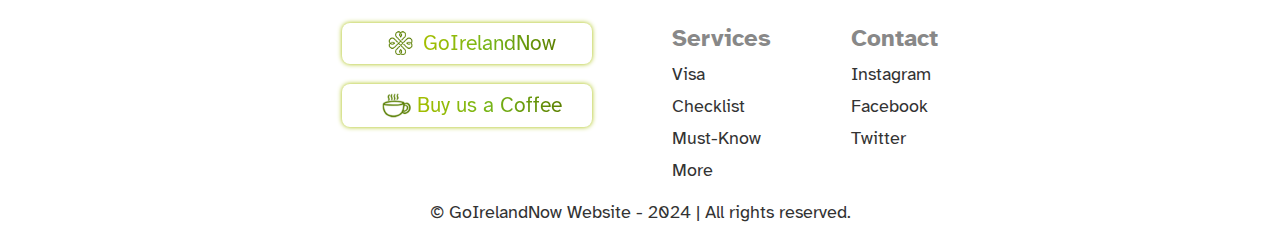
==== commit f5840877: "Merge branch 'main' of https://github.com/vitorlfreitas/go-ireland-now" ====
--- a/index.html
+++ b/index.html
@@ -19,8 +19,8 @@
 
 <body>
     <header class="header">
-        <a class="header__logo" href="../index.html">
-            <img class="header__logo--icon" src="../assets/icons/logo-bg-transparent.png" alt="Logo of the WebSite">
+        <a class="header__logo" href="#">
+            <img class="header__logo--icon" src="./assets/icons/logo-bg-transparent.png" alt="Logo of the WebSite">
             <p class="header__logo--website" lang="en">GoIrelandNow</p>
         </a>
         <div class="header__menu">
@@ -28,39 +28,36 @@
             <nav class="header__menu-nav__dropdown">
                 <div class="nav-container">
                     <h2>About</h2>
-                    <a href="../pages/about-us.html" data-pt="Sobre Criadores" data-en="About Creators">About
+                    <a href="./pages/about-us.html" data-pt="Sobre Criadores" data-en="About Creators">About
                         Creators</a>
-                    <a href="../pages/about-project.html" data-en="About the Project" data-pt="Sobre o Projeto">About the Project</a>
+                    <a href="./pages/about-project.html" data-en="About the Project" data-pt="Sobre o Projeto">About the
+                        Project</a>
                 </div>
                 <div class="nav-container">
                     <h2>Services</h2>
-                    <a href="../pages/visa.html" data-pt="Visto" data-en="Visa">Visa</a>
-                    <a href="../pages/checklist.html" lang="en">Checklist</a>
-                    <a href="../pages/must-know.html" lang="en">Must-Know</a>
-                    <a href="../pages/more.html" data-pt="Mais" data-en="More">More</a>
+                    <a href="./pages/visa.html" data-pt="Visto" data-en="Visa">Visa</a>
+                    <a href="./pages/checklist.html" lang="en">Checklist</a>
+                    <a href="./pages/must-know.html" lang="en">Must-Know</a>
+                    <a href="./pages/more.html" data-pt="Mais" data-en="More">More</a>
                 </div>
             </nav>
-            <a class="header__menu--link" href="../pages/contact-us.html" data-pt="Entre em Contato"
+            <a class="header__menu--link" href="./pages/contact-us.html" data-pt="Entre em Contato"
                 data-en="Contact Us">Contact Us</a>
         </div>
 
-        <img src="../assets/icons/menu-burger.png" class="header__menu-mobile" alt="Menu"></>
+        <img src="./assets/icons/menu-burger.png" class="header__menu-mobile" alt="Menu">/>
         <div class="header__menu-mobile__overlay"></div>
         <div class="header__menu-mobile__dropdown">
-            <img class="close-button" src="../assets/icons/x-icon2.png">
-
-            <h2 data-pt="Sobre" data-en="About">About</h2>
-            <a href="../pages/about-us.html" data-pt="Sobre Nós" data-en="About Us">About Us</a>
-            <a href="../pages/about-project.html" class="lastItem" data-pt="Sobre Projeto" data-en="About Project">About Project</a>
-
-            <h2 data-pt="Serviços" data-en="Services">Services</h2>
-            <a href="../pages/visa.html" data-pt="Visto" data-en="Visa">Visa</a>
-            <a href="../pages/checklist.html" lang="en">Checklist</a>
-            <a href="../pages/must-know.html" lang="en">Must-know</a>
-            <a href="../pages/more.html" class="lastItem" data-pt="Saiba Mais" data-en="More">More</a>
-            <a href="../pages/contact-us.html" class="header__menu--link" data-pt="Entre em Contato"
-                data-en="Contact Us">Contact Us</a>
-
+            <img class="close-button" src="assets/icons/x-icon2.png">
+            <h2>About</h2>
+            <a href="./pages/about-us.html">About Us</a>
+            <a href="./pages/about-project.html" class="lastItem">About Project</a>
+            <h2>Services</h2>
+            <a href="./pages/visa.html">Visa</a>
+            <a href="./pages/checklist.html">Checklist</a>
+            <a href="./pages/must-know.html">Must-know</a>
+            <a href="./pages/more.html" class="lastItem">More</a>
+            <a href="./pages/contact-us.html" class="header__menu--link">Contact Us</a>
         </div>
     </header>
     <div class="translate">
@@ -90,7 +87,7 @@
                 <form class="form-popup" id="myForm">
 
                     <img class="form-close-icon" src="./assets/icons/x-icon2.png">
-                    <h2 class="form-heading" lang="en">GoIrelandNow</h2>
+                    <h2 class="form-heading">GoIrelandNow</h2>
 
                     <label for="fname" data-pt="Primeiro Nome:" data-en="First Name:">First Name:</label>
                     <input type="text" placeholder="Enter your name" name="fname" required>
@@ -247,11 +244,9 @@
                 <a href="https://x.com/" target="_blank" class="footer__contact__link">Twitter</a>
             </div>
         </div>
-        <p class="footer-copyright margin-top-20">Karen Magalhaes - 3146094 | Thales Campos - 3151261 | Vitor Freitas - 3152612</p>
         <p class="footer-copyright" data-pt="&copy; GoIrelandNow Website - 2024 | Todos os direitos reservados."
             data-en="&copy; GoIrelandNow Website - 2024 | All rights reserved.">&copy; GoIrelandNow Website - 2024 | All
-            rights reserved</p>
-            
+            rights reserved.</p>
     </footer>
 
     <script src="./src/header-menu-dropdown.js"></script>
--- a/styles/style.css
+++ b/styles/style.css
@@ -1,4 +1,4 @@
-@charset 'UTF-8';
+@charset "UTF-8";
 
 /* Importing files */
 @import './abstract/reset.css';
--- a/styles/components/content.css
+++ b/styles/components/content.css
@@ -5,14 +5,11 @@
 .intro-pages {
     background-color: var(--bg-intro-section);
     width: 100vw;
-    height: 320px;
+    height: 350px;
     display: flex;
     justify-content: center;
-    align-items: flex-end;
+    align-items: center;
     color: var(--cream);
-}
-.intro-pages__container {
-    margin: auto;
 }
 .intro-pages__heading {
     font-size: 10rem;
@@ -20,7 +17,6 @@
     font-optical-sizing: auto;
     font-weight: 500;
     font-style: normal;
-    text-shadow: 0 0 5px black;
 }
 .content {
     background-color: var(--white);
@@ -102,41 +98,6 @@
     transform-origin: left;
 }
 
-/* About-us modification */
-.about-us__content {
-    padding-top: 0;
-    max-width: 650px;
-}
-/* Large Screens in vertical mode */
-@media all and (max-width: 1100px)  and (min-height: 1400px) {
-    .intro-pages {
-        height: 250px;
-        padding: 15px 0;
-
-    }
-    .intro-pages__heading {
-        font-size: 8rem;
-    }
-}
-
-/* Ipads and Large Screens */
-@media all and (max-width: 1100px)  and (min-height: 1000px) and (max-height: 1400px) {
-    .intro-pages__heading {
-        font-size: 8rem;
-    }
-}
-
-@media all and (max-width: 1100px)  and (max-height: 800px) {
-
-    .intro-pages {
-        height: 250px;
-    }
-    .intro-pages__container {
-        position: relative;
-        top: 40px;
-    }
-}
-
 @media all and (max-width: 900px) {
 
     .content {
@@ -154,7 +115,7 @@
 
     }
     .intro-pages__heading {
-        font-size: 6rem;
+        font-size: 4rem;
     }
     
 }
@@ -174,13 +135,10 @@
     .intro-pages {
         flex-direction: column;
         gap: 0px;
-        padding: 100px 0 10px 0px;
-        height: fit-content;
     
     }
     .intro-pages__heading {
-        font-size: 3rem;
-        text-align: center;
+        font-size: 4rem;
 
     }
     
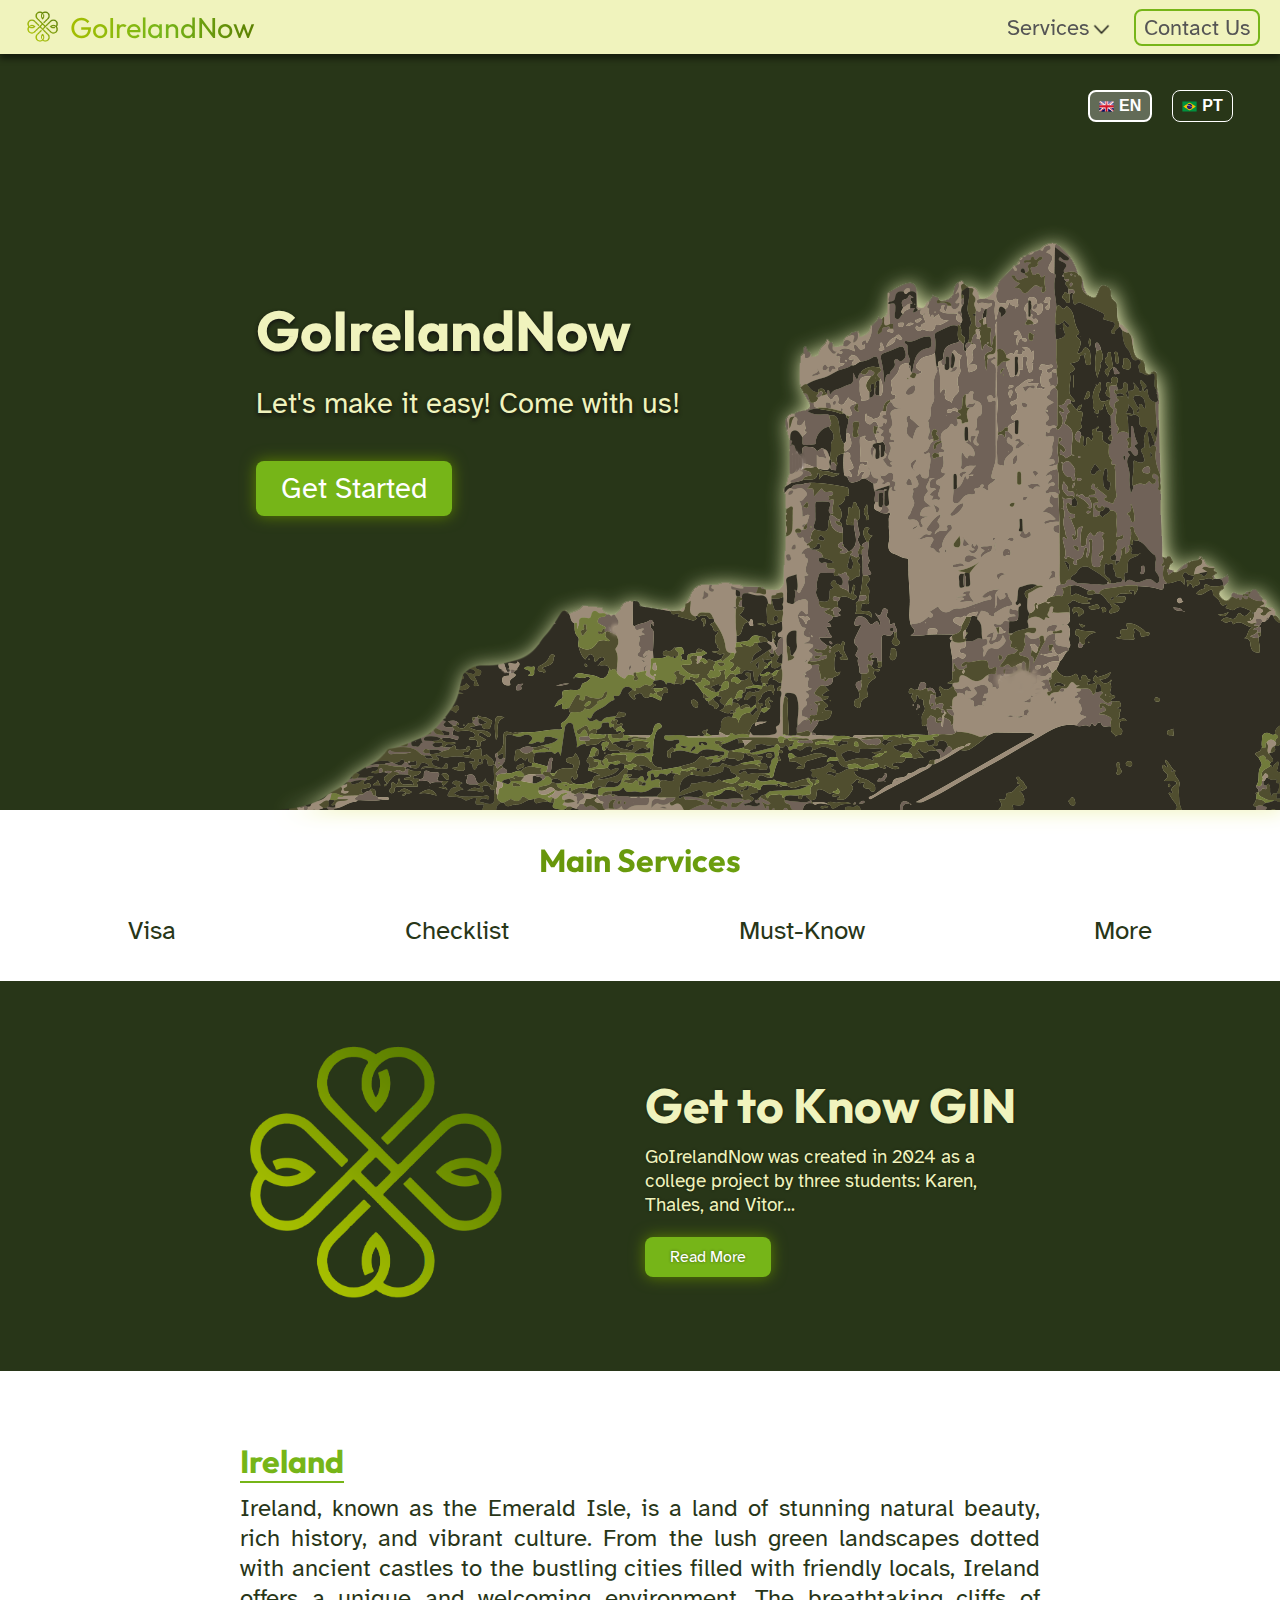
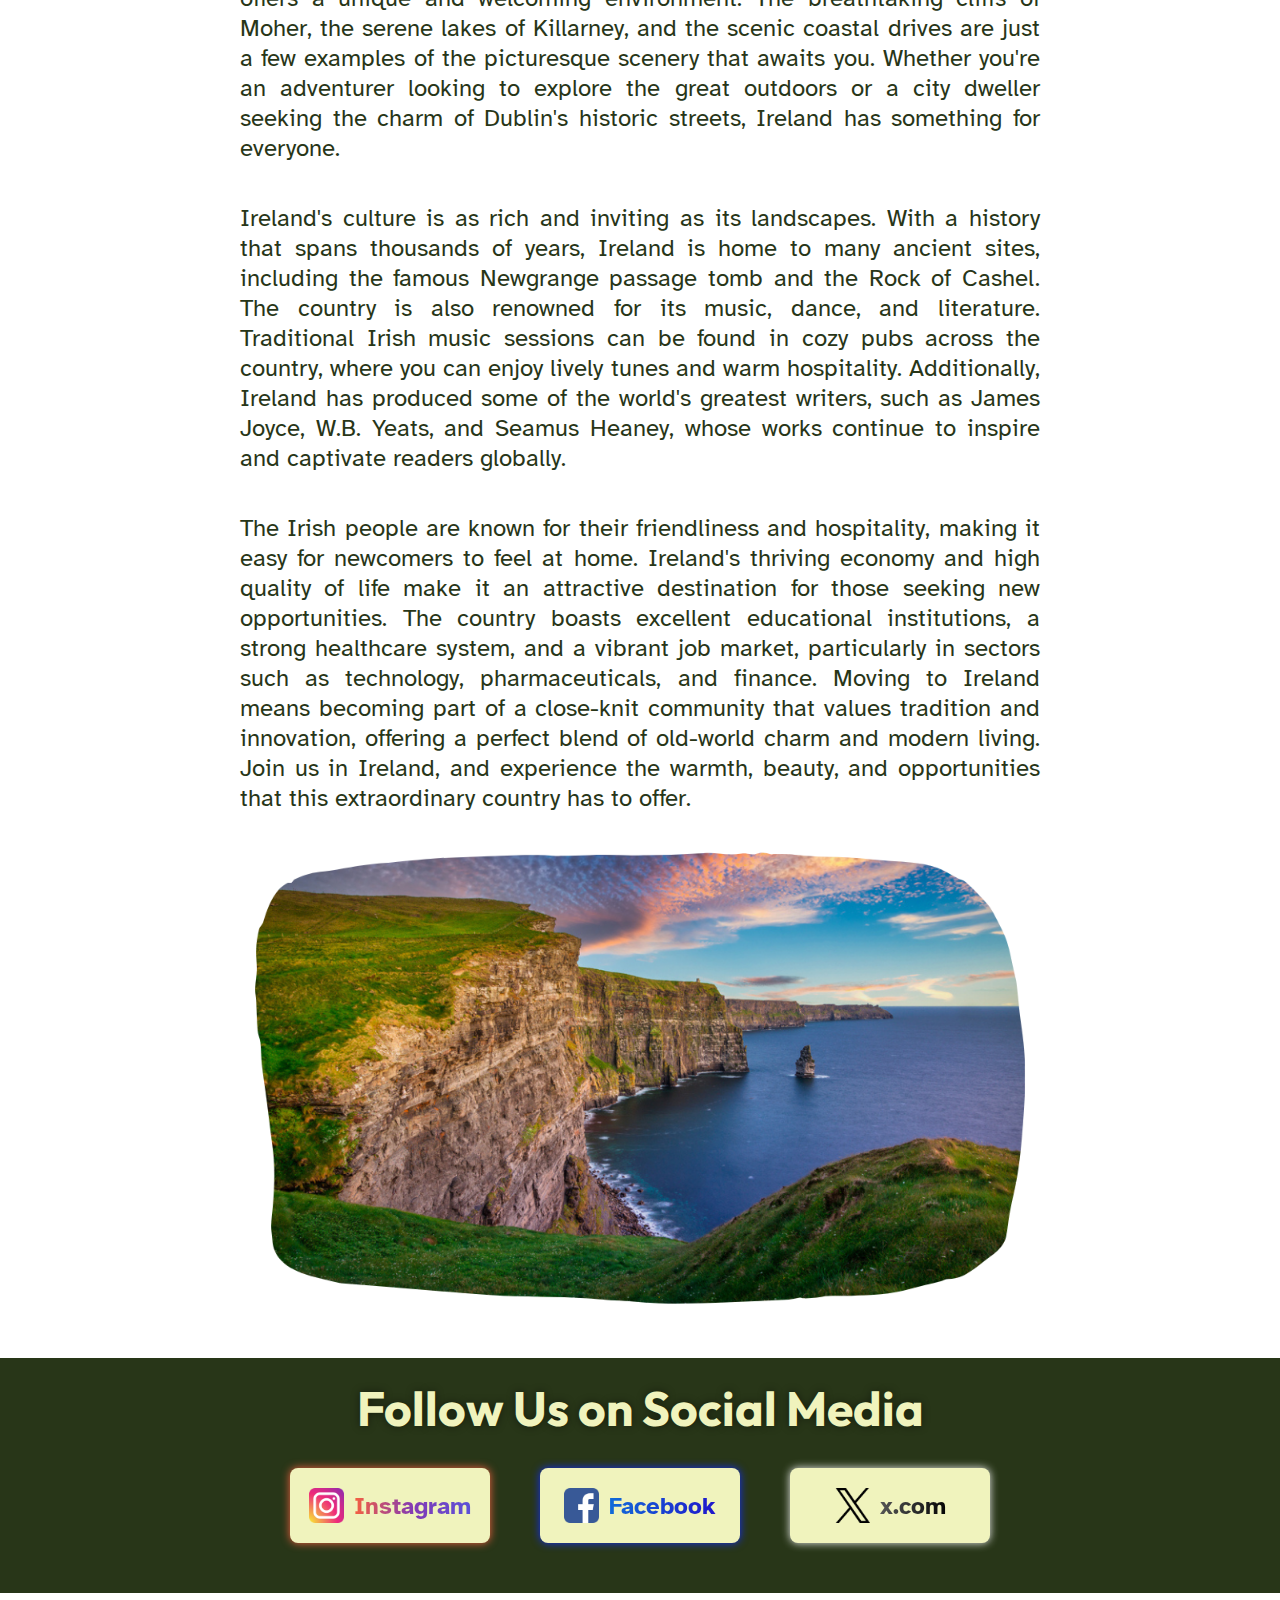
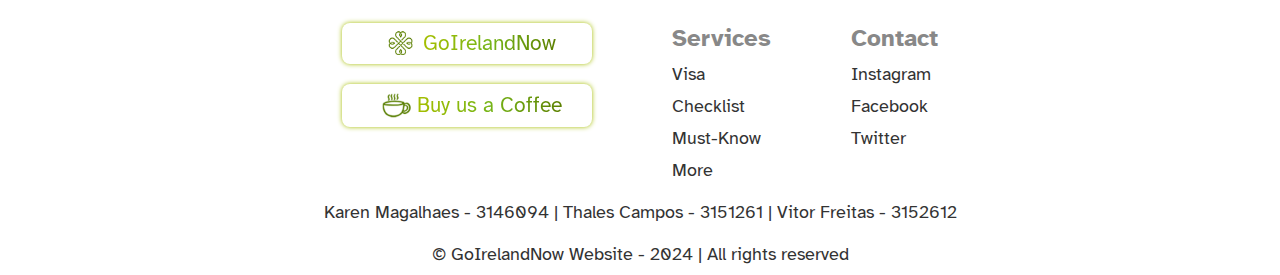
==== commit 222c6952: "fixed all bugs and errors the validator indicated" ====
--- a/index.html
+++ b/index.html
@@ -19,8 +19,8 @@
 
 <body>
     <header class="header">
-        <a class="header__logo" href="#">
-            <img class="header__logo--icon" src="./assets/icons/logo-bg-transparent.png" alt="Logo of the WebSite">
+        <a class="header__logo" href="../index.html">
+            <img class="header__logo--icon" src="../assets/icons/logo-bg-transparent.png" alt="Logo of the WebSite">
             <p class="header__logo--website" lang="en">GoIrelandNow</p>
         </a>
         <div class="header__menu">
@@ -28,47 +28,52 @@
             <nav class="header__menu-nav__dropdown">
                 <div class="nav-container">
                     <h2>About</h2>
-                    <a href="./pages/about-us.html" data-pt="Sobre Criadores" data-en="About Creators">About
+                    <a href="../pages/about-us.html" data-pt="Sobre Criadores" data-en="About Creators">About
                         Creators</a>
-                    <a href="./pages/about-project.html" data-en="About the Project" data-pt="Sobre o Projeto">About the
-                        Project</a>
+                    <a href="../pages/about-project.html" data-en="About the Project" data-pt="Sobre o Projeto">About
+                        the Project</a>
                 </div>
                 <div class="nav-container">
                     <h2>Services</h2>
-                    <a href="./pages/visa.html" data-pt="Visto" data-en="Visa">Visa</a>
-                    <a href="./pages/checklist.html" lang="en">Checklist</a>
-                    <a href="./pages/must-know.html" lang="en">Must-Know</a>
-                    <a href="./pages/more.html" data-pt="Mais" data-en="More">More</a>
+                    <a href="../pages/visa.html" data-pt="Visto" data-en="Visa">Visa</a>
+                    <a href="../pages/checklist.html" lang="en">Checklist</a>
+                    <a href="../pages/must-know.html" lang="en">Must-Know</a>
+                    <a href="../pages/more.html" data-pt="Mais" data-en="More">More</a>
                 </div>
             </nav>
-            <a class="header__menu--link" href="./pages/contact-us.html" data-pt="Entre em Contato"
+            <a class="header__menu--link" href="../pages/contact-us.html" data-pt="Entre em Contato"
                 data-en="Contact Us">Contact Us</a>
         </div>
 
-        <img src="./assets/icons/menu-burger.png" class="header__menu-mobile" alt="Menu">/>
+        <img src="../assets/icons/menu-burger.png" class="header__menu-mobile" alt="Menu">
         <div class="header__menu-mobile__overlay"></div>
         <div class="header__menu-mobile__dropdown">
-            <img class="close-button" src="assets/icons/x-icon2.png">
-            <h2>About</h2>
-            <a href="./pages/about-us.html">About Us</a>
-            <a href="./pages/about-project.html" class="lastItem">About Project</a>
-            <h2>Services</h2>
-            <a href="./pages/visa.html">Visa</a>
-            <a href="./pages/checklist.html">Checklist</a>
-            <a href="./pages/must-know.html">Must-know</a>
-            <a href="./pages/more.html" class="lastItem">More</a>
-            <a href="./pages/contact-us.html" class="header__menu--link">Contact Us</a>
+            <img class="close-button" src="../assets/icons/x-icon2.png" alt="Close the Menu">
+
+            <h2 data-pt="Sobre" data-en="About">About</h2>
+            <a href="../pages/about-us.html" data-pt="Sobre Nós" data-en="About Us">About Us</a>
+            <a href="../pages/about-project.html" class="lastItem" data-pt="Sobre Projeto" data-en="About Project">About
+                Project</a>
+
+            <h2 data-pt="Serviços" data-en="Services">Services</h2>
+            <a href="../pages/visa.html" data-pt="Visto" data-en="Visa">Visa</a>
+            <a href="../pages/checklist.html" lang="en">Checklist</a>
+            <a href="../pages/must-know.html" lang="en">Must-know</a>
+            <a href="../pages/more.html" class="lastItem" data-pt="Saiba Mais" data-en="More">More</a>
+            <a href="../pages/contact-us.html" class="header__menu--link" data-pt="Entre em Contato"
+                data-en="Contact Us">Contact Us</a>
+
         </div>
     </header>
     <div class="translate">
         <div class="translate-button__container">
             <button id="en" class="translate--buttons button-active">
                 <img src="./assets/icons/uk-flag.png" alt="United Kingdom Flag">
-                <p>EN</p>
+                <span>EN</span>
             </button>
             <button id="pt" class="translate--buttons ">
                 <img src="./assets/icons/brazil-flag.png" alt="Brazilian Flag">
-                <p>PT</p>
+                <span>PT</span>
             </button>
         </div>
     </div>
@@ -86,18 +91,18 @@
                 <!-- The form -->
                 <form class="form-popup" id="myForm">
 
-                    <img class="form-close-icon" src="./assets/icons/x-icon2.png">
-                    <h2 class="form-heading">GoIrelandNow</h2>
+                    <img class="form-close-icon" src="./assets/icons/x-icon2.png" alt="Close the Form">
+                    <h2 class="form-heading" lang="en">GoIrelandNow</h2>
 
                     <label for="fname" data-pt="Primeiro Nome:" data-en="First Name:">First Name:</label>
-                    <input type="text" placeholder="Enter your name" name="fname" required>
+                    <input type="text" placeholder="Enter your name" name="fname" id="fname" required>
 
                     <label for="sname" data-pt="Sobrenome" data-en="Surname">Surname:</label>
-                    <input type="text" placeholder="Enter your surname" name="sname" required>
+                    <input type="text" placeholder="Enter your surname" name="sname" id="sname" required>
 
                     <label for="email">Email:</label>
                     <input type="email" placeholder="Enter your email" name="email"
-                        pattern="^[a-zA-Z0-9._%+-]+@[a-zA-Z0-9.-]$" required>
+                        pattern="^[a-zA-Z0-9._%+-]+@[a-zA-Z0-9.-]$" id="email" required>
 
                     <label for="objective" data-pt="Objetivo:" data-en="Objective:">Objective:</label>
                     <textarea name="objective" id="objective" rows="5"
@@ -244,9 +249,12 @@
                 <a href="https://x.com/" target="_blank" class="footer__contact__link">Twitter</a>
             </div>
         </div>
+        <p class="footer-copyright margin-top-20">Karen Magalhaes - 3146094 | Thales Campos - 3151261 | Vitor Freitas -
+            3152612</p>
         <p class="footer-copyright" data-pt="&copy; GoIrelandNow Website - 2024 | Todos os direitos reservados."
             data-en="&copy; GoIrelandNow Website - 2024 | All rights reserved.">&copy; GoIrelandNow Website - 2024 | All
-            rights reserved.</p>
+            rights reserved</p>
+
     </footer>
 
     <script src="./src/header-menu-dropdown.js"></script>
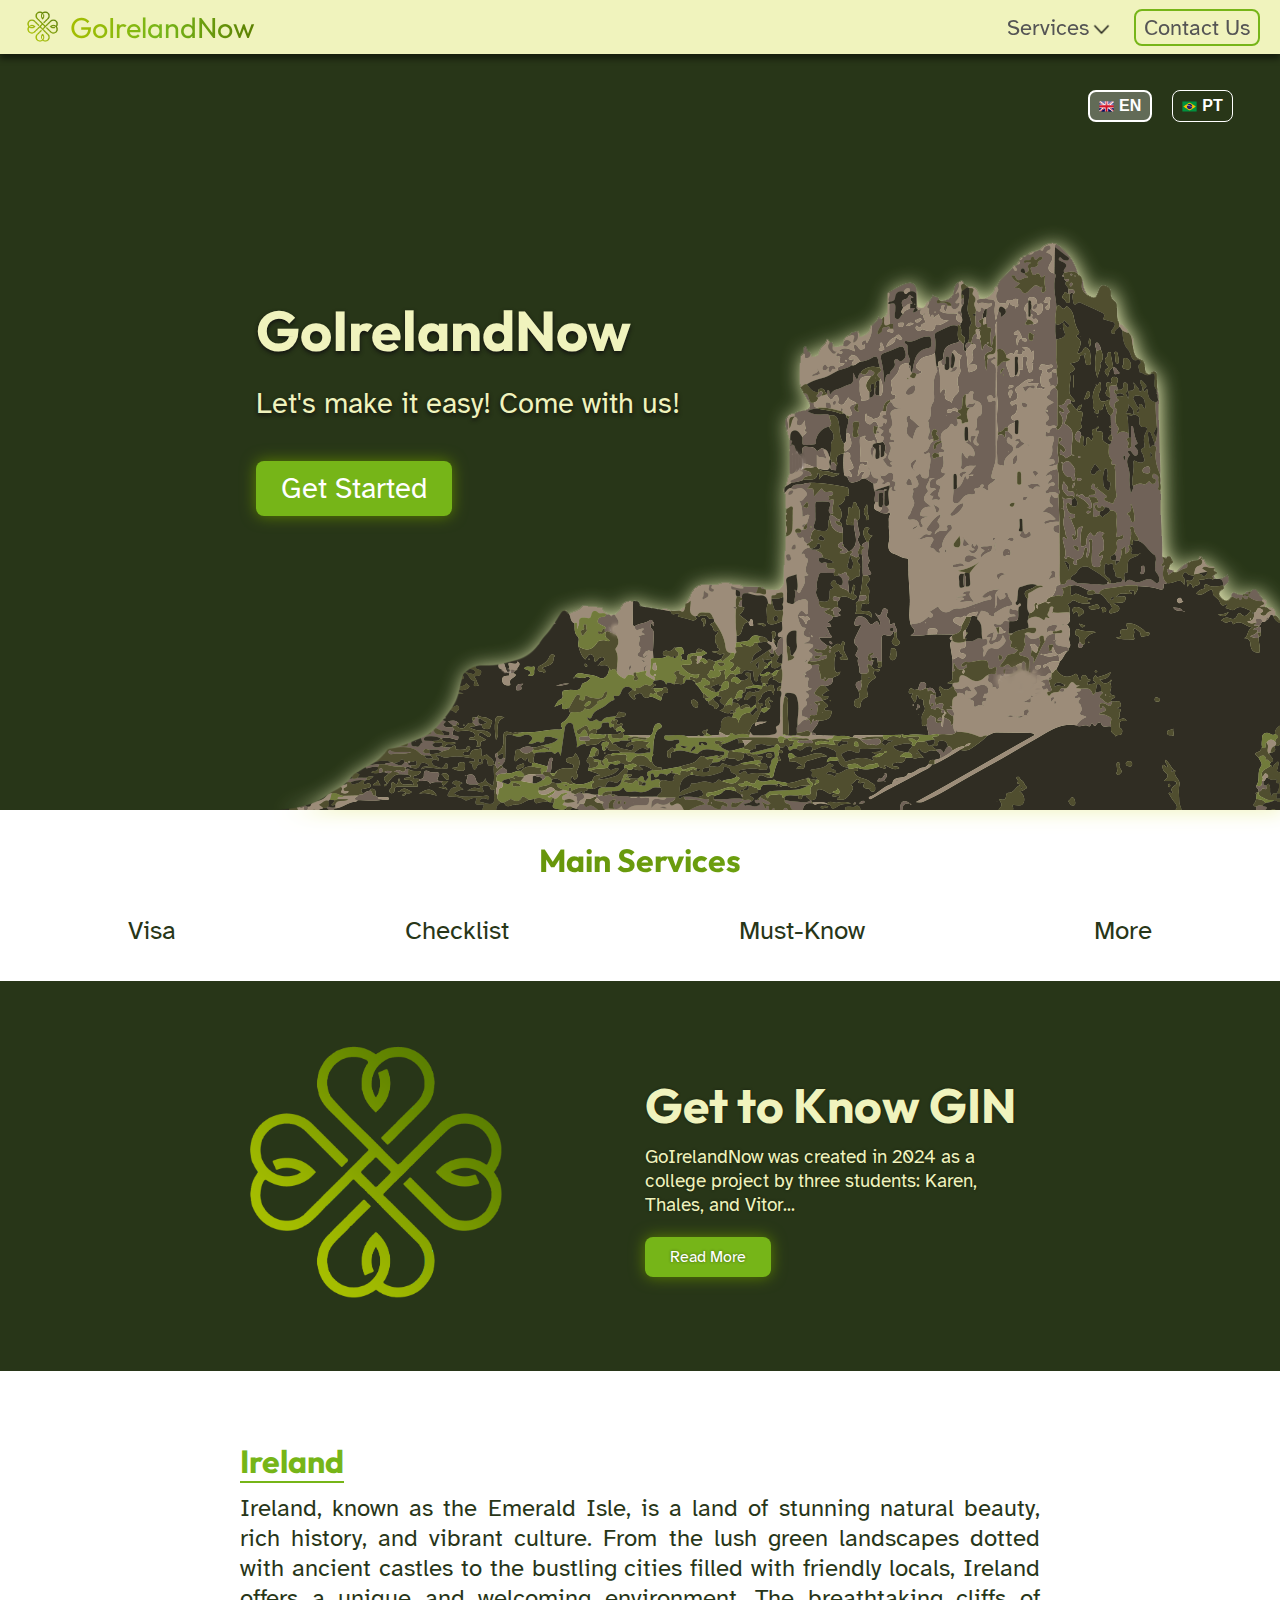
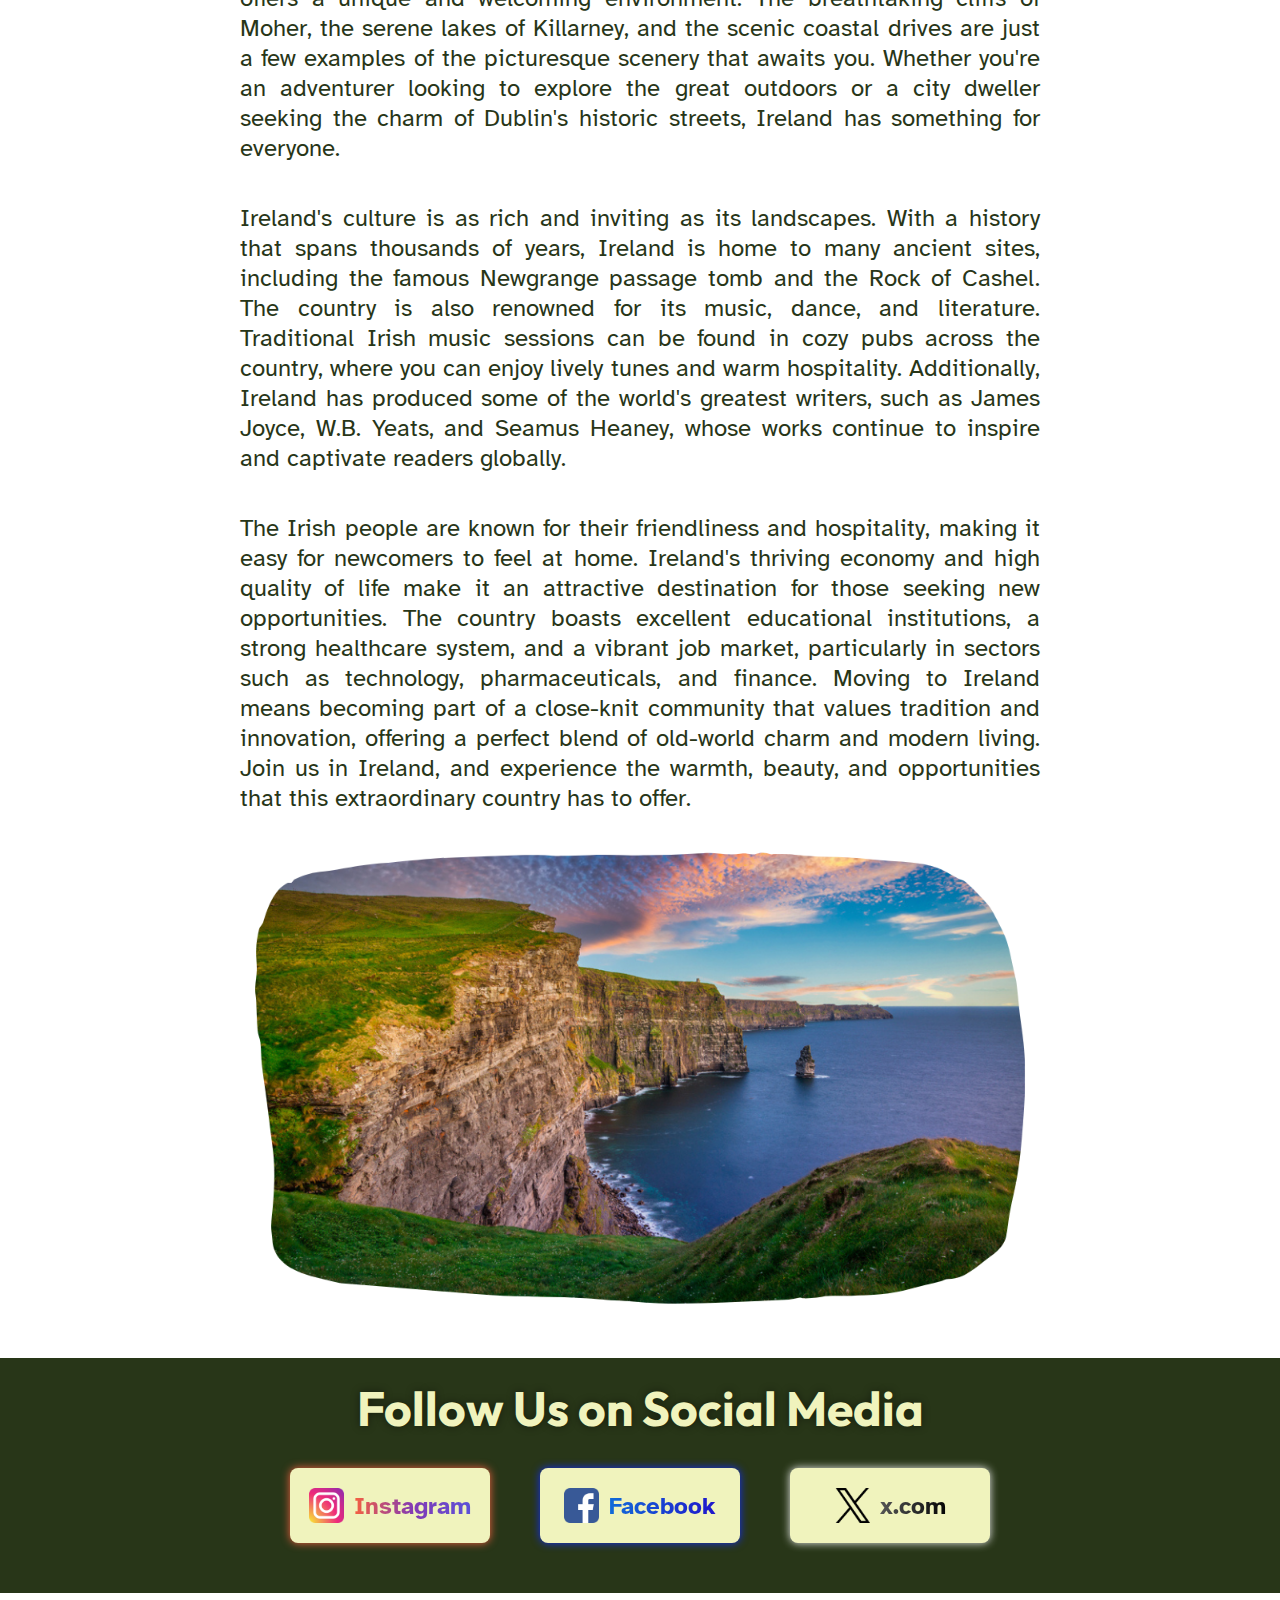
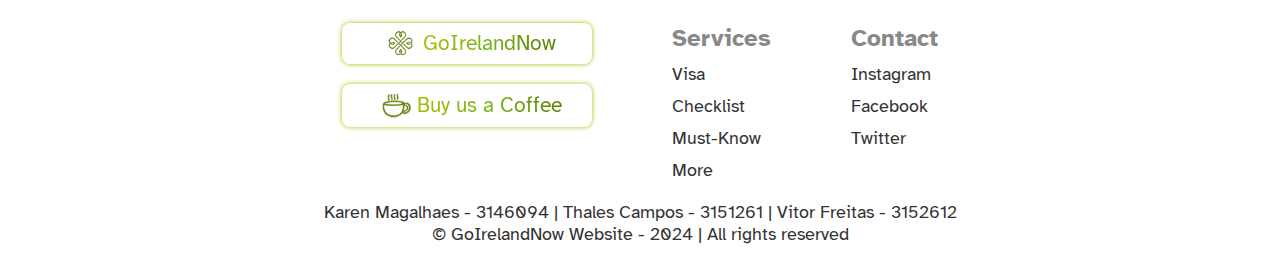
==== commit 7d03026e: "Merge branch 'main' of https://github.com/vitorlfreitas/go-ireland-now" ====
--- a/index.html
+++ b/index.html
@@ -30,8 +30,7 @@
                     <h2>About</h2>
                     <a href="../pages/about-us.html" data-pt="Sobre Criadores" data-en="About Creators">About
                         Creators</a>
-                    <a href="../pages/about-project.html" data-en="About the Project" data-pt="Sobre o Projeto">About
-                        the Project</a>
+                    <a href="../pages/about-project.html" data-en="About the Project" data-pt="Sobre o Projeto">About the Project</a>
                 </div>
                 <div class="nav-container">
                     <h2>Services</h2>
@@ -45,15 +44,14 @@
                 data-en="Contact Us">Contact Us</a>
         </div>
 
-        <img src="../assets/icons/menu-burger.png" class="header__menu-mobile" alt="Menu">
+        <img src="../assets/icons/menu-burger.png" class="header__menu-mobile" alt="Menu"></>
         <div class="header__menu-mobile__overlay"></div>
         <div class="header__menu-mobile__dropdown">
-            <img class="close-button" src="../assets/icons/x-icon2.png" alt="Close the Menu">
+            <img class="close-button" src="../assets/icons/x-icon2.png">
 
             <h2 data-pt="Sobre" data-en="About">About</h2>
             <a href="../pages/about-us.html" data-pt="Sobre Nós" data-en="About Us">About Us</a>
-            <a href="../pages/about-project.html" class="lastItem" data-pt="Sobre Projeto" data-en="About Project">About
-                Project</a>
+            <a href="../pages/about-project.html" class="lastItem" data-pt="Sobre Projeto" data-en="About Project">About Project</a>
 
             <h2 data-pt="Serviços" data-en="Services">Services</h2>
             <a href="../pages/visa.html" data-pt="Visto" data-en="Visa">Visa</a>
@@ -69,11 +67,11 @@
         <div class="translate-button__container">
             <button id="en" class="translate--buttons button-active">
                 <img src="./assets/icons/uk-flag.png" alt="United Kingdom Flag">
-                <span>EN</span>
+                <p>EN</p>
             </button>
             <button id="pt" class="translate--buttons ">
                 <img src="./assets/icons/brazil-flag.png" alt="Brazilian Flag">
-                <span>PT</span>
+                <p>PT</p>
             </button>
         </div>
     </div>
@@ -91,18 +89,18 @@
                 <!-- The form -->
                 <form class="form-popup" id="myForm">
 
-                    <img class="form-close-icon" src="./assets/icons/x-icon2.png" alt="Close the Form">
-                    <h2 class="form-heading" lang="en">GoIrelandNow</h2>
+                    <img class="form-close-icon" src="./assets/icons/x-icon2.png">
+                    <h2 class="form-heading">GoIrelandNow</h2>
 
                     <label for="fname" data-pt="Primeiro Nome:" data-en="First Name:">First Name:</label>
-                    <input type="text" placeholder="Enter your name" name="fname" id="fname" required>
+                    <input type="text" placeholder="Enter your name" name="fname" required>
 
                     <label for="sname" data-pt="Sobrenome" data-en="Surname">Surname:</label>
-                    <input type="text" placeholder="Enter your surname" name="sname" id="sname" required>
+                    <input type="text" placeholder="Enter your surname" name="sname" required>
 
                     <label for="email">Email:</label>
                     <input type="email" placeholder="Enter your email" name="email"
-                        pattern="^[a-zA-Z0-9._%+-]+@[a-zA-Z0-9.-]$" id="email" required>
+                        pattern="^[a-zA-Z0-9._%+-]+@[a-zA-Z0-9.-]$" required>
 
                     <label for="objective" data-pt="Objetivo:" data-en="Objective:">Objective:</label>
                     <textarea name="objective" id="objective" rows="5"
@@ -249,12 +247,11 @@
                 <a href="https://x.com/" target="_blank" class="footer__contact__link">Twitter</a>
             </div>
         </div>
-        <p class="footer-copyright margin-top-20">Karen Magalhaes - 3146094 | Thales Campos - 3151261 | Vitor Freitas -
-            3152612</p>
+        <p class="footer-copyright margin-top-20">Karen Magalhaes - 3146094 | Thales Campos - 3151261 | Vitor Freitas - 3152612</p>
         <p class="footer-copyright" data-pt="&copy; GoIrelandNow Website - 2024 | Todos os direitos reservados."
             data-en="&copy; GoIrelandNow Website - 2024 | All rights reserved.">&copy; GoIrelandNow Website - 2024 | All
             rights reserved</p>
-
+            
     </footer>
 
     <script src="./src/header-menu-dropdown.js"></script>
--- a/styles/components/content.css
+++ b/styles/components/content.css
@@ -5,11 +5,14 @@
 .intro-pages {
     background-color: var(--bg-intro-section);
     width: 100vw;
-    height: 350px;
+    height: 320px;
     display: flex;
     justify-content: center;
-    align-items: center;
+    align-items: flex-end;
     color: var(--cream);
+}
+.intro-pages__container {
+    margin: auto;
 }
 .intro-pages__heading {
     font-size: 10rem;
@@ -17,6 +20,7 @@
     font-optical-sizing: auto;
     font-weight: 500;
     font-style: normal;
+    text-shadow: 0 0 5px black;
 }
 .content {
     background-color: var(--white);
@@ -98,6 +102,41 @@
     transform-origin: left;
 }
 
+/* About-us modification */
+.about-us__content {
+    padding-top: 0;
+    max-width: 650px;
+}
+/* Large Screens in vertical mode */
+@media all and (max-width: 1100px)  and (min-height: 1400px) {
+    .intro-pages {
+        height: 250px;
+        padding: 15px 0;
+
+    }
+    .intro-pages__heading {
+        font-size: 8rem;
+    }
+}
+
+/* Ipads and Large Screens */
+@media all and (max-width: 1100px)  and (min-height: 1000px) and (max-height: 1400px) {
+    .intro-pages__heading {
+        font-size: 8rem;
+    }
+}
+
+@media all and (max-width: 1100px)  and (max-height: 800px) {
+
+    .intro-pages {
+        height: 250px;
+    }
+    .intro-pages__container {
+        position: relative;
+        top: 40px;
+    }
+}
+
 @media all and (max-width: 900px) {
 
     .content {
@@ -115,7 +154,7 @@
 
     }
     .intro-pages__heading {
-        font-size: 4rem;
+        font-size: 6rem;
     }
     
 }
@@ -135,10 +174,13 @@
     .intro-pages {
         flex-direction: column;
         gap: 0px;
-    
-    }
-    .intro-pages__heading {
-        font-size: 4rem;
+        padding: 100px 0 10px 0px;
+        height: fit-content;
+    
+    }
+    .intro-pages__heading {
+        font-size: 3rem;
+        text-align: center;
 
     }
     
